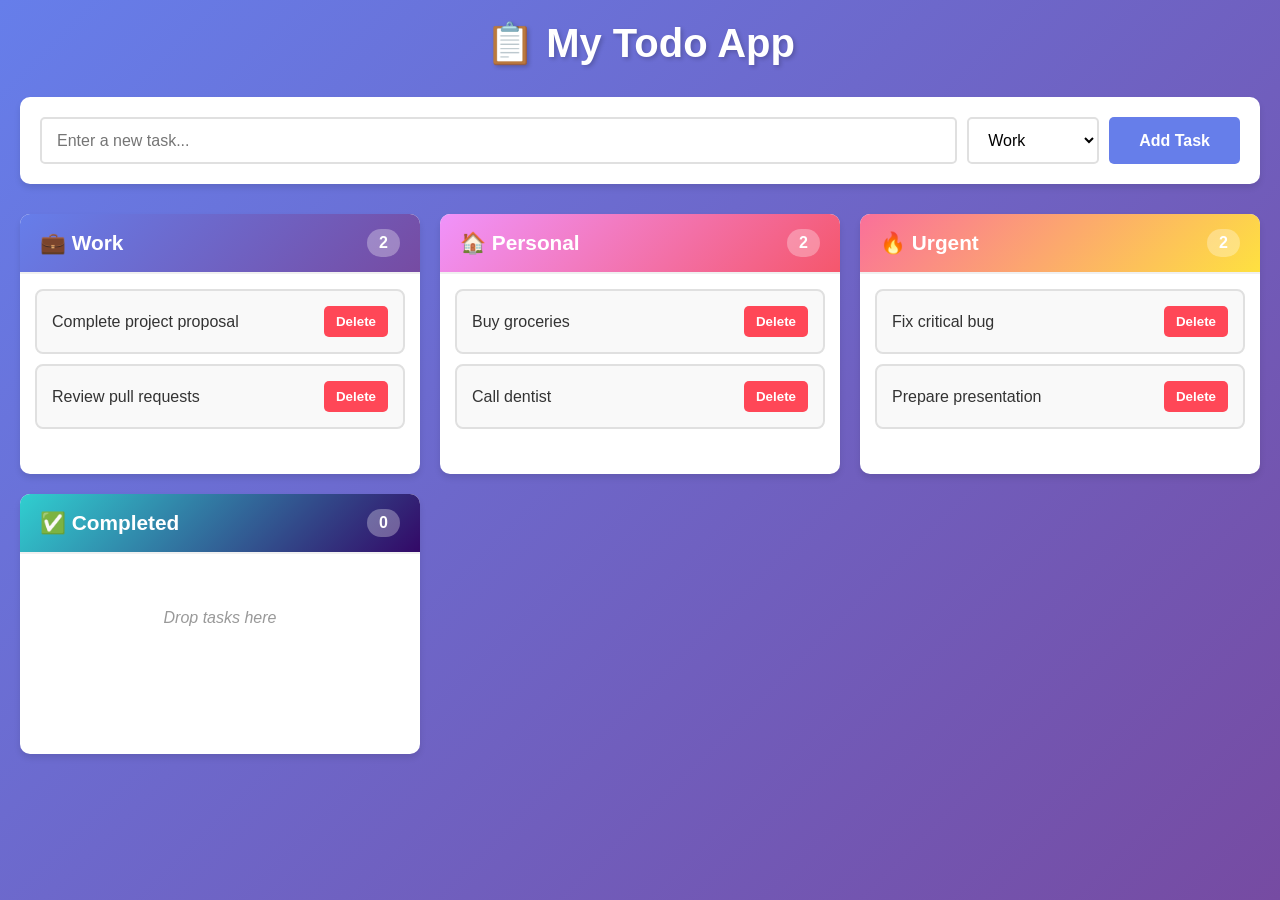
==== index.html @ 6e4778c8 "Add drag-and-drop todo app with work categories Create a modern todo application with the following " ====
<!DOCTYPE html>
<html lang="en">
<head>
    <meta charset="UTF-8">
    <meta name="viewport" content="width=device-width, initial-scale=1.0">
    <title>Todo App - Drag & Drop</title>
    <link rel="stylesheet" href="styles.css">
</head>
<body>
    <div class="container">
        <h1>📋 My Todo App</h1>

        <!-- Add New Task Section -->
        <div class="add-task-section">
            <input type="text" id="taskInput" placeholder="Enter a new task...">
            <select id="categorySelect">
                <option value="work">Work</option>
                <option value="personal">Personal</option>
                <option value="urgent">Urgent</option>
                <option value="completed">Completed</option>
            </select>
            <button id="addTaskBtn">Add Task</button>
        </div>

        <!-- Categories Grid -->
        <div class="categories-grid">
            <!-- Work Category -->
            <div class="category" data-category="work">
                <div class="category-header">
                    <h2>💼 Work</h2>
                    <span class="task-count">0</span>
                </div>
                <div class="task-list" id="work-list" data-category="work">
                    <!-- Tasks will be added here -->
                </div>
            </div>

            <!-- Personal Category -->
            <div class="category" data-category="personal">
                <div class="category-header">
                    <h2>🏠 Personal</h2>
                    <span class="task-count">0</span>
                </div>
                <div class="task-list" id="personal-list" data-category="personal">
                    <!-- Tasks will be added here -->
                </div>
            </div>

            <!-- Urgent Category -->
            <div class="category" data-category="urgent">
                <div class="category-header">
                    <h2>🔥 Urgent</h2>
                    <span class="task-count">0</span>
                </div>
                <div class="task-list" id="urgent-list" data-category="urgent">
                    <!-- Tasks will be added here -->
                </div>
            </div>

            <!-- Completed Category -->
            <div class="category" data-category="completed">
                <div class="category-header">
                    <h2>✅ Completed</h2>
                    <span class="task-count">0</span>
                </div>
                <div class="task-list" id="completed-list" data-category="completed">
                    <!-- Tasks will be added here -->
                </div>
            </div>
        </div>
    </div>

    <script src="app.js"></script>
</body>
</html>
---- styles.css ----
* {
    margin: 0;
    padding: 0;
    box-sizing: border-box;
}

body {
    font-family: 'Segoe UI', Tahoma, Geneva, Verdana, sans-serif;
    background: linear-gradient(135deg, #667eea 0%, #764ba2 100%);
    min-height: 100vh;
    padding: 20px;
}

.container {
    max-width: 1400px;
    margin: 0 auto;
}

h1 {
    text-align: center;
    color: white;
    margin-bottom: 30px;
    font-size: 2.5em;
    text-shadow: 2px 2px 4px rgba(0, 0, 0, 0.2);
}

/* Add Task Section */
.add-task-section {
    background: white;
    padding: 20px;
    border-radius: 10px;
    box-shadow: 0 4px 6px rgba(0, 0, 0, 0.1);
    display: flex;
    gap: 10px;
    margin-bottom: 30px;
}

#taskInput {
    flex: 1;
    padding: 12px 15px;
    border: 2px solid #e0e0e0;
    border-radius: 5px;
    font-size: 16px;
    transition: border-color 0.3s;
}

#taskInput:focus {
    outline: none;
    border-color: #667eea;
}

#categorySelect {
    padding: 12px 15px;
    border: 2px solid #e0e0e0;
    border-radius: 5px;
    font-size: 16px;
    cursor: pointer;
    background: white;
}

#addTaskBtn {
    padding: 12px 30px;
    background: #667eea;
    color: white;
    border: none;
    border-radius: 5px;
    font-size: 16px;
    font-weight: bold;
    cursor: pointer;
    transition: background 0.3s;
}

#addTaskBtn:hover {
    background: #5568d3;
}

/* Categories Grid */
.categories-grid {
    display: grid;
    grid-template-columns: repeat(auto-fit, minmax(300px, 1fr));
    gap: 20px;
}

.category {
    background: white;
    border-radius: 10px;
    box-shadow: 0 4px 6px rgba(0, 0, 0, 0.1);
    overflow: hidden;
}

.category-header {
    padding: 15px 20px;
    display: flex;
    justify-content: space-between;
    align-items: center;
    border-bottom: 2px solid #f0f0f0;
}

.category[data-category="work"] .category-header {
    background: linear-gradient(135deg, #667eea 0%, #764ba2 100%);
    color: white;
}

.category[data-category="personal"] .category-header {
    background: linear-gradient(135deg, #f093fb 0%, #f5576c 100%);
    color: white;
}

.category[data-category="urgent"] .category-header {
    background: linear-gradient(135deg, #fa709a 0%, #fee140 100%);
    color: white;
}

.category[data-category="completed"] .category-header {
    background: linear-gradient(135deg, #30cfd0 0%, #330867 100%);
    color: white;
}

.category-header h2 {
    font-size: 1.3em;
}

.task-count {
    background: rgba(255, 255, 255, 0.3);
    padding: 5px 12px;
    border-radius: 20px;
    font-weight: bold;
}

/* Task List */
.task-list {
    min-height: 200px;
    padding: 15px;
}

.task-list.drag-over {
    background: #f0f0f0;
}

/* Task Item */
.task-item {
    background: #f9f9f9;
    border: 2px solid #e0e0e0;
    border-radius: 8px;
    padding: 15px;
    margin-bottom: 10px;
    cursor: move;
    transition: all 0.3s;
    display: flex;
    justify-content: space-between;
    align-items: center;
}

.task-item:hover {
    transform: translateY(-2px);
    box-shadow: 0 4px 8px rgba(0, 0, 0, 0.1);
}

.task-item.dragging {
    opacity: 0.5;
    transform: rotate(5deg);
}

.task-content {
    flex: 1;
    font-size: 16px;
    color: #333;
}

.task-delete {
    background: #ff4757;
    color: white;
    border: none;
    border-radius: 5px;
    padding: 8px 12px;
    cursor: pointer;
    font-weight: bold;
    transition: background 0.3s;
}

.task-delete:hover {
    background: #ff3838;
}

/* Empty State */
.task-list:empty::after {
    content: 'Drop tasks here';
    display: block;
    text-align: center;
    color: #999;
    padding: 40px 20px;
    font-style: italic;
}

/* Responsive Design */
@media (max-width: 768px) {
    .categories-grid {
        grid-template-columns: 1fr;
    }

    .add-task-section {
        flex-direction: column;
    }

    h1 {
        font-size: 2em;
    }
}
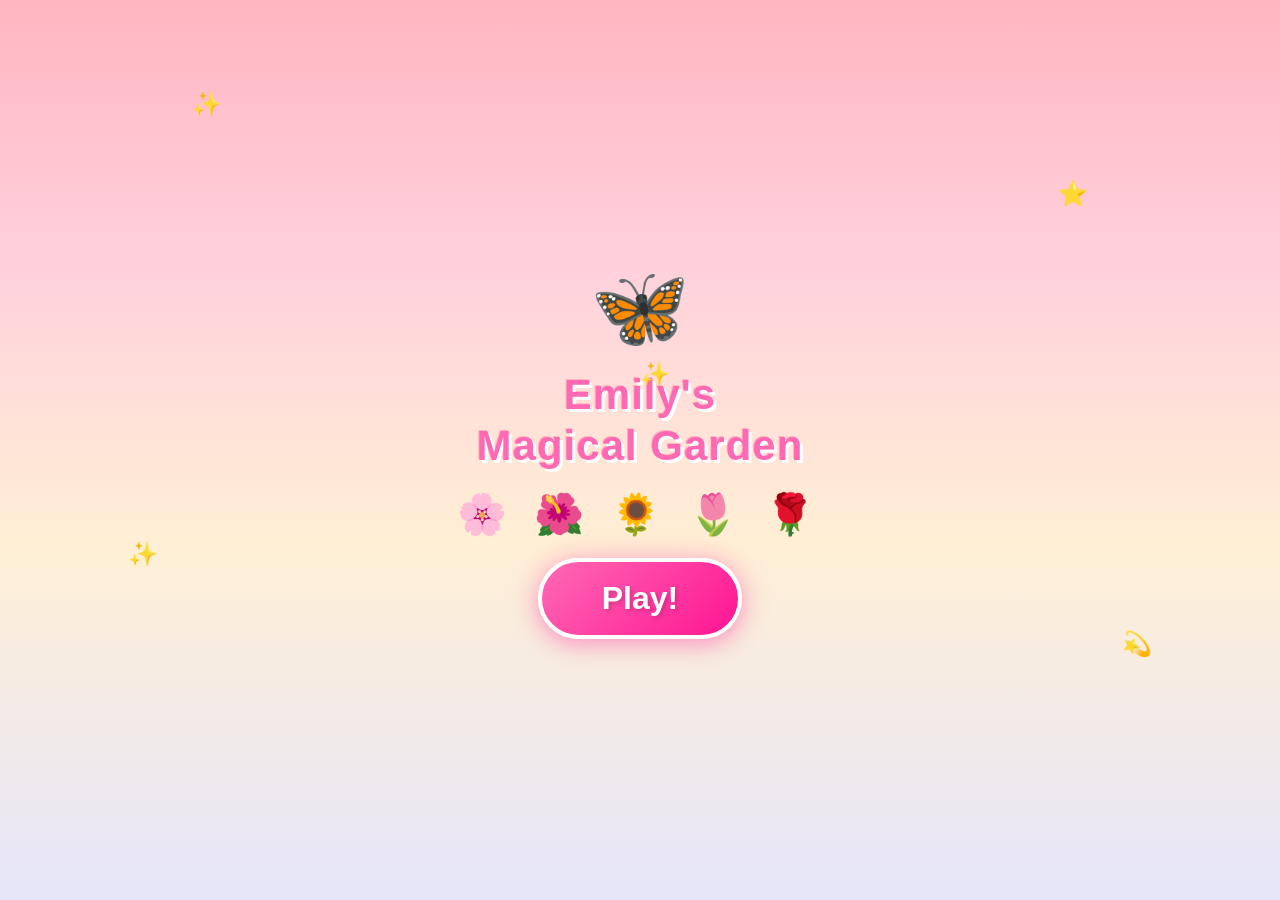
==== commit 837e94a3: "Add Emily's Magical Butterfly Garden - a mobile game for kids A colorful, touch-friendly HTML5 game " ====
--- a/index.html
+++ b/index.html
@@ -2,70 +2,101 @@
 <html lang="en">
 <head>
     <meta charset="UTF-8">
-    <meta name="viewport" content="width=device-width, initial-scale=1.0">
-    <title>Todo App - Drag & Drop</title>
+    <meta name="viewport" content="width=device-width, initial-scale=1.0, user-scalable=no">
+    <title>Emily's Magical Butterfly Garden</title>
     <link rel="stylesheet" href="styles.css">
 </head>
 <body>
-    <div class="container">
-        <h1>📋 My Todo App</h1>
+    <!-- Welcome Screen -->
+    <div id="welcome-screen" class="screen active">
+        <div class="welcome-content">
+            <div class="welcome-butterfly">🦋</div>
+            <h1 class="game-title">Emily's<br>Magical Garden</h1>
+            <div class="welcome-flowers">🌸 🌺 🌻 🌷 🌹</div>
+            <button id="play-btn" class="play-button">
+                <span class="play-text">Play!</span>
+            </button>
+            <div class="welcome-sparkles">
+                <span class="sparkle s1">✨</span>
+                <span class="sparkle s2">⭐</span>
+                <span class="sparkle s3">✨</span>
+                <span class="sparkle s4">💫</span>
+                <span class="sparkle s5">✨</span>
+            </div>
+        </div>
+    </div>
 
-        <!-- Add New Task Section -->
-        <div class="add-task-section">
-            <input type="text" id="taskInput" placeholder="Enter a new task...">
-            <select id="categorySelect">
-                <option value="work">Work</option>
-                <option value="personal">Personal</option>
-                <option value="urgent">Urgent</option>
-                <option value="completed">Completed</option>
-            </select>
-            <button id="addTaskBtn">Add Task</button>
+    <!-- Game Screen -->
+    <div id="game-screen" class="screen">
+        <!-- Header -->
+        <div class="game-header">
+            <div class="star-counter">
+                <span class="star-icon">⭐</span>
+                <span id="star-count">0</span>
+            </div>
+            <div class="level-display">
+                <span id="level-text">Garden 1</span>
+            </div>
+            <div class="butterfly-counter">
+                <span class="butterfly-icon">🦋</span>
+                <span id="butterfly-count">0</span>
+            </div>
         </div>
 
-        <!-- Categories Grid -->
-        <div class="categories-grid">
-            <!-- Work Category -->
-            <div class="category" data-category="work">
-                <div class="category-header">
-                    <h2>💼 Work</h2>
-                    <span class="task-count">0</span>
+        <!-- Tool Selector -->
+        <div class="tool-bar">
+            <button class="tool-btn active" data-tool="plant" id="tool-plant">
+                <span class="tool-emoji">🌱</span>
+                <span class="tool-label">Plant</span>
+            </button>
+            <button class="tool-btn" data-tool="water" id="tool-water">
+                <span class="tool-emoji">💧</span>
+                <span class="tool-label">Water</span>
+            </button>
+            <button class="tool-btn" data-tool="magic" id="tool-magic">
+                <span class="tool-emoji">🪄</span>
+                <span class="tool-label">Magic</span>
+                <span class="magic-count" id="magic-count">3</span>
+            </button>
+        </div>
+
+        <!-- Garden Grid -->
+        <div class="garden-area">
+            <div class="garden-grid" id="garden-grid">
+                <!-- 9 garden plots generated by JS -->
+            </div>
+        </div>
+
+        <!-- Butterfly Area (overlay) -->
+        <div class="butterfly-area" id="butterfly-area">
+            <!-- Butterflies spawn here -->
+        </div>
+
+        <!-- Particle Area (overlay) -->
+        <div class="particle-area" id="particle-area"></div>
+
+        <!-- Celebration Overlay -->
+        <div class="celebration-overlay" id="celebration">
+            <div class="celebration-content">
+                <div class="celebration-emoji">🎉</div>
+                <h2>Beautiful Garden!</h2>
+                <p>You grew all the flowers!</p>
+                <div class="celebration-stars">⭐ +10 Stars! ⭐</div>
+                <button class="next-garden-btn" id="next-garden-btn">Next Garden! 🌈</button>
+            </div>
+        </div>
+
+        <!-- Footer with Emily's character -->
+        <div class="game-footer">
+            <div class="emily-character">
+                <span class="emily-emoji" id="emily">👧</span>
+                <span class="emily-name">Emily</span>
+            </div>
+            <div class="garden-progress">
+                <div class="progress-bar">
+                    <div class="progress-fill" id="progress-fill"></div>
                 </div>
-                <div class="task-list" id="work-list" data-category="work">
-                    <!-- Tasks will be added here -->
-                </div>
-            </div>
-
-            <!-- Personal Category -->
-            <div class="category" data-category="personal">
-                <div class="category-header">
-                    <h2>🏠 Personal</h2>
-                    <span class="task-count">0</span>
-                </div>
-                <div class="task-list" id="personal-list" data-category="personal">
-                    <!-- Tasks will be added here -->
-                </div>
-            </div>
-
-            <!-- Urgent Category -->
-            <div class="category" data-category="urgent">
-                <div class="category-header">
-                    <h2>🔥 Urgent</h2>
-                    <span class="task-count">0</span>
-                </div>
-                <div class="task-list" id="urgent-list" data-category="urgent">
-                    <!-- Tasks will be added here -->
-                </div>
-            </div>
-
-            <!-- Completed Category -->
-            <div class="category" data-category="completed">
-                <div class="category-header">
-                    <h2>✅ Completed</h2>
-                    <span class="task-count">0</span>
-                </div>
-                <div class="task-list" id="completed-list" data-category="completed">
-                    <!-- Tasks will be added here -->
-                </div>
+                <span class="progress-text" id="progress-text">0/9 flowers</span>
             </div>
         </div>
     </div>
--- a/styles.css
+++ b/styles.css
@@ -2,207 +2,670 @@
     margin: 0;
     padding: 0;
     box-sizing: border-box;
+    -webkit-tap-highlight-color: transparent;
+    user-select: none;
+    -webkit-user-select: none;
+}
+
+html, body {
+    width: 100%;
+    height: 100%;
+    overflow: hidden;
+    font-family: 'Segoe UI', 'Comic Sans MS', 'Arial Rounded MT Bold', sans-serif;
 }
 
 body {
-    font-family: 'Segoe UI', Tahoma, Geneva, Verdana, sans-serif;
-    background: linear-gradient(135deg, #667eea 0%, #764ba2 100%);
-    min-height: 100vh;
-    padding: 20px;
-}
-
-.container {
-    max-width: 1400px;
-    margin: 0 auto;
-}
-
-h1 {
+    background: linear-gradient(180deg, #87CEEB 0%, #98E4FF 30%, #B8F0D8 60%, #7BC67E 100%);
+}
+
+.screen {
+    position: fixed;
+    top: 0;
+    left: 0;
+    width: 100%;
+    height: 100%;
+    display: none;
+    flex-direction: column;
+}
+
+.screen.active {
+    display: flex;
+}
+
+/* ===================== WELCOME SCREEN ===================== */
+
+#welcome-screen {
+    background: linear-gradient(180deg, #FFB6C1 0%, #FFD1DC 30%, #FFEFD5 60%, #E6E6FA 100%);
+    justify-content: center;
+    align-items: center;
+}
+
+.welcome-content {
     text-align: center;
+    animation: fadeInUp 1s ease-out;
+}
+
+.welcome-butterfly {
+    font-size: 80px;
+    animation: floatButterfly 3s ease-in-out infinite;
+}
+
+.game-title {
+    font-size: 42px;
+    color: #FF69B4;
+    text-shadow: 3px 3px 0 #FFF, -1px -1px 0 #FFB6C1;
+    margin: 15px 0;
+    line-height: 1.2;
+    letter-spacing: 1px;
+}
+
+.welcome-flowers {
+    font-size: 40px;
+    margin: 20px 0;
+    animation: pulse 2s ease-in-out infinite;
+    letter-spacing: 8px;
+}
+
+.play-button {
+    background: linear-gradient(135deg, #FF69B4, #FF1493);
+    border: 4px solid #FFF;
+    border-radius: 50px;
+    padding: 18px 60px;
+    cursor: pointer;
+    box-shadow: 0 6px 20px rgba(255, 105, 180, 0.5), 0 0 30px rgba(255, 105, 180, 0.3);
+    transition: transform 0.2s, box-shadow 0.2s;
+    animation: bounceIn 1s ease-out 0.5s both;
+}
+
+.play-button:active {
+    transform: scale(0.95);
+}
+
+.play-text {
+    font-size: 32px;
     color: white;
-    margin-bottom: 30px;
-    font-size: 2.5em;
+    font-weight: bold;
     text-shadow: 2px 2px 4px rgba(0, 0, 0, 0.2);
 }
 
-/* Add Task Section */
-.add-task-section {
-    background: white;
-    padding: 20px;
+.welcome-sparkles {
+    position: absolute;
+    width: 100%;
+    height: 100%;
+    top: 0;
+    left: 0;
+    pointer-events: none;
+}
+
+.sparkle {
+    position: absolute;
+    font-size: 24px;
+    animation: twinkle 2s ease-in-out infinite;
+}
+.s1 { top: 10%; left: 15%; animation-delay: 0s; }
+.s2 { top: 20%; right: 15%; animation-delay: 0.4s; }
+.s3 { top: 60%; left: 10%; animation-delay: 0.8s; }
+.s4 { top: 70%; right: 10%; animation-delay: 1.2s; }
+.s5 { top: 40%; left: 50%; animation-delay: 1.6s; }
+
+/* ===================== GAME SCREEN ===================== */
+
+#game-screen {
+    background: linear-gradient(180deg, #87CEEB 0%, #98E4FF 25%, #C8F7C5 55%, #7BC67E 75%, #5DA85D 100%);
+}
+
+/* Header */
+.game-header {
+    display: flex;
+    justify-content: space-between;
+    align-items: center;
+    padding: 12px 16px;
+    background: rgba(255, 255, 255, 0.25);
+    backdrop-filter: blur(8px);
+    -webkit-backdrop-filter: blur(8px);
+    z-index: 10;
+}
+
+.star-counter, .butterfly-counter {
+    display: flex;
+    align-items: center;
+    gap: 6px;
+    background: rgba(255, 255, 255, 0.6);
+    padding: 6px 14px;
+    border-radius: 20px;
+    font-size: 20px;
+    font-weight: bold;
+    color: #333;
+    box-shadow: 0 2px 8px rgba(0, 0, 0, 0.1);
+}
+
+.star-icon, .butterfly-icon {
+    font-size: 24px;
+}
+
+.level-display {
+    font-size: 18px;
+    font-weight: bold;
+    color: #FFF;
+    text-shadow: 1px 1px 3px rgba(0, 0, 0, 0.3);
+    background: linear-gradient(135deg, #FF69B4, #BA55D3);
+    padding: 6px 16px;
+    border-radius: 20px;
+}
+
+/* Tool Bar */
+.tool-bar {
+    display: flex;
+    justify-content: center;
+    gap: 12px;
+    padding: 10px 16px;
+    z-index: 10;
+}
+
+.tool-btn {
+    display: flex;
+    flex-direction: column;
+    align-items: center;
+    gap: 2px;
+    background: rgba(255, 255, 255, 0.7);
+    border: 3px solid transparent;
+    border-radius: 16px;
+    padding: 8px 20px;
+    cursor: pointer;
+    transition: all 0.2s;
+    position: relative;
+    box-shadow: 0 2px 8px rgba(0, 0, 0, 0.1);
+}
+
+.tool-btn.active {
+    background: rgba(255, 255, 255, 0.95);
+    border-color: #FF69B4;
+    box-shadow: 0 4px 15px rgba(255, 105, 180, 0.4);
+    transform: scale(1.05);
+}
+
+.tool-btn:active {
+    transform: scale(0.95);
+}
+
+.tool-emoji {
+    font-size: 28px;
+}
+
+.tool-label {
+    font-size: 12px;
+    font-weight: bold;
+    color: #666;
+}
+
+.tool-btn.active .tool-label {
+    color: #FF69B4;
+}
+
+.magic-count {
+    position: absolute;
+    top: -6px;
+    right: -6px;
+    background: #FF1493;
+    color: white;
+    width: 22px;
+    height: 22px;
+    border-radius: 50%;
+    display: flex;
+    align-items: center;
+    justify-content: center;
+    font-size: 12px;
+    font-weight: bold;
+    border: 2px solid white;
+}
+
+/* Garden Area */
+.garden-area {
+    flex: 1;
+    display: flex;
+    align-items: center;
+    justify-content: center;
+    padding: 10px;
+    z-index: 5;
+}
+
+.garden-grid {
+    display: grid;
+    grid-template-columns: repeat(3, 1fr);
+    gap: 10px;
+    max-width: 360px;
+    width: 100%;
+    aspect-ratio: 1;
+}
+
+.garden-plot {
+    background: radial-gradient(ellipse at center, #8B6914 0%, #6B4E12 60%, #5A3E10 100%);
+    border-radius: 18px;
+    display: flex;
+    align-items: center;
+    justify-content: center;
+    cursor: pointer;
+    position: relative;
+    border: 3px solid #5A3E10;
+    box-shadow: inset 0 4px 8px rgba(0, 0, 0, 0.2), 0 3px 6px rgba(0, 0, 0, 0.15);
+    transition: transform 0.2s, box-shadow 0.2s;
+    overflow: visible;
+}
+
+.garden-plot:active {
+    transform: scale(0.95);
+}
+
+.garden-plot.planted {
+    background: radial-gradient(ellipse at center, #9B7424 0%, #7B5E18 60%, #6A4E14 100%);
+}
+
+.garden-plot.bloomed {
+    background: radial-gradient(ellipse at center, #A08030 0%, #8B6B20 60%, #7A5B18 100%);
+    box-shadow: inset 0 4px 8px rgba(0, 0, 0, 0.15), 0 3px 10px rgba(255, 105, 180, 0.3);
+}
+
+.plot-content {
+    font-size: 48px;
+    transition: transform 0.3s;
+    position: relative;
+    z-index: 2;
+}
+
+.plot-content.bounce {
+    animation: plantBounce 0.5s ease-out;
+}
+
+.plot-content.grow {
+    animation: growFlower 0.6s ease-out;
+}
+
+.plot-content.bloom {
+    animation: bloomFlower 0.8s ease-out;
+}
+
+.plot-content.magic-grow {
+    animation: magicGrow 1s ease-out;
+}
+
+.plot-sparkle {
+    position: absolute;
+    pointer-events: none;
+    z-index: 3;
+}
+
+.water-drop {
+    position: absolute;
+    font-size: 20px;
+    animation: waterDrop 0.6s ease-out forwards;
+    pointer-events: none;
+    z-index: 4;
+}
+
+/* Butterfly Area */
+.butterfly-area {
+    position: fixed;
+    top: 0;
+    left: 0;
+    width: 100%;
+    height: 100%;
+    pointer-events: none;
+    z-index: 15;
+}
+
+.flying-butterfly {
+    position: absolute;
+    font-size: 36px;
+    pointer-events: auto;
+    cursor: pointer;
+    animation: butterflyFloat 4s ease-in-out infinite;
+    transition: transform 0.1s;
+    filter: drop-shadow(0 2px 4px rgba(0, 0, 0, 0.2));
+}
+
+.flying-butterfly:active {
+    transform: scale(1.3);
+}
+
+.flying-butterfly.caught {
+    animation: butterflyCaught 0.5s ease-out forwards;
+    pointer-events: none;
+}
+
+/* Particle Area */
+.particle-area {
+    position: fixed;
+    top: 0;
+    left: 0;
+    width: 100%;
+    height: 100%;
+    pointer-events: none;
+    z-index: 20;
+}
+
+.particle {
+    position: absolute;
+    pointer-events: none;
+    animation: particleFly 1s ease-out forwards;
+}
+
+.star-particle {
+    font-size: 20px;
+    animation: starCollect 0.8s ease-out forwards;
+}
+
+/* Celebration */
+.celebration-overlay {
+    position: fixed;
+    top: 0;
+    left: 0;
+    width: 100%;
+    height: 100%;
+    background: rgba(0, 0, 0, 0.5);
+    display: none;
+    align-items: center;
+    justify-content: center;
+    z-index: 100;
+}
+
+.celebration-overlay.active {
+    display: flex;
+}
+
+.celebration-content {
+    background: linear-gradient(135deg, #FFF0F5, #FFE4F0, #F0F0FF);
+    border-radius: 30px;
+    padding: 30px 40px;
+    text-align: center;
+    animation: celebrationPop 0.5s ease-out;
+    box-shadow: 0 10px 40px rgba(255, 105, 180, 0.4);
+    border: 4px solid #FF69B4;
+    max-width: 320px;
+}
+
+.celebration-emoji {
+    font-size: 70px;
+    animation: celebrationBounce 1s ease-in-out infinite;
+}
+
+.celebration-content h2 {
+    font-size: 28px;
+    color: #FF69B4;
+    margin: 10px 0;
+}
+
+.celebration-content p {
+    font-size: 18px;
+    color: #666;
+    margin-bottom: 10px;
+}
+
+.celebration-stars {
+    font-size: 22px;
+    color: #FFD700;
+    font-weight: bold;
+    margin: 15px 0;
+    animation: pulse 1s ease-in-out infinite;
+}
+
+.next-garden-btn {
+    background: linear-gradient(135deg, #FF69B4, #FF1493);
+    color: white;
+    border: 3px solid white;
+    border-radius: 25px;
+    padding: 14px 35px;
+    font-size: 20px;
+    font-weight: bold;
+    cursor: pointer;
+    box-shadow: 0 4px 15px rgba(255, 105, 180, 0.5);
+    transition: transform 0.2s;
+}
+
+.next-garden-btn:active {
+    transform: scale(0.95);
+}
+
+/* Footer */
+.game-footer {
+    display: flex;
+    align-items: center;
+    gap: 12px;
+    padding: 10px 16px 20px;
+    background: rgba(255, 255, 255, 0.2);
+    z-index: 10;
+}
+
+.emily-character {
+    display: flex;
+    flex-direction: column;
+    align-items: center;
+}
+
+.emily-emoji {
+    font-size: 36px;
+    animation: emilyBounce 2s ease-in-out infinite;
+}
+
+.emily-name {
+    font-size: 12px;
+    font-weight: bold;
+    color: #FF69B4;
+    text-shadow: 1px 1px 0 white;
+}
+
+.garden-progress {
+    flex: 1;
+    display: flex;
+    flex-direction: column;
+    gap: 4px;
+}
+
+.progress-bar {
+    height: 16px;
+    background: rgba(255, 255, 255, 0.5);
     border-radius: 10px;
-    box-shadow: 0 4px 6px rgba(0, 0, 0, 0.1);
-    display: flex;
-    gap: 10px;
-    margin-bottom: 30px;
-}
-
-#taskInput {
-    flex: 1;
-    padding: 12px 15px;
-    border: 2px solid #e0e0e0;
-    border-radius: 5px;
-    font-size: 16px;
-    transition: border-color 0.3s;
-}
-
-#taskInput:focus {
-    outline: none;
-    border-color: #667eea;
-}
-
-#categorySelect {
-    padding: 12px 15px;
-    border: 2px solid #e0e0e0;
-    border-radius: 5px;
-    font-size: 16px;
-    cursor: pointer;
-    background: white;
-}
-
-#addTaskBtn {
-    padding: 12px 30px;
-    background: #667eea;
-    color: white;
-    border: none;
-    border-radius: 5px;
-    font-size: 16px;
-    font-weight: bold;
-    cursor: pointer;
-    transition: background 0.3s;
-}
-
-#addTaskBtn:hover {
-    background: #5568d3;
-}
-
-/* Categories Grid */
-.categories-grid {
-    display: grid;
-    grid-template-columns: repeat(auto-fit, minmax(300px, 1fr));
-    gap: 20px;
-}
-
-.category {
-    background: white;
-    border-radius: 10px;
-    box-shadow: 0 4px 6px rgba(0, 0, 0, 0.1);
     overflow: hidden;
-}
-
-.category-header {
-    padding: 15px 20px;
-    display: flex;
-    justify-content: space-between;
-    align-items: center;
-    border-bottom: 2px solid #f0f0f0;
-}
-
-.category[data-category="work"] .category-header {
-    background: linear-gradient(135deg, #667eea 0%, #764ba2 100%);
-    color: white;
-}
-
-.category[data-category="personal"] .category-header {
-    background: linear-gradient(135deg, #f093fb 0%, #f5576c 100%);
-    color: white;
-}
-
-.category[data-category="urgent"] .category-header {
-    background: linear-gradient(135deg, #fa709a 0%, #fee140 100%);
-    color: white;
-}
-
-.category[data-category="completed"] .category-header {
-    background: linear-gradient(135deg, #30cfd0 0%, #330867 100%);
-    color: white;
-}
-
-.category-header h2 {
-    font-size: 1.3em;
-}
-
-.task-count {
-    background: rgba(255, 255, 255, 0.3);
-    padding: 5px 12px;
-    border-radius: 20px;
-    font-weight: bold;
-}
-
-/* Task List */
-.task-list {
-    min-height: 200px;
-    padding: 15px;
-}
-
-.task-list.drag-over {
-    background: #f0f0f0;
-}
-
-/* Task Item */
-.task-item {
-    background: #f9f9f9;
-    border: 2px solid #e0e0e0;
+    border: 2px solid rgba(255, 255, 255, 0.8);
+}
+
+.progress-fill {
+    height: 100%;
+    background: linear-gradient(90deg, #FF69B4, #FF1493, #BA55D3);
     border-radius: 8px;
-    padding: 15px;
-    margin-bottom: 10px;
-    cursor: move;
-    transition: all 0.3s;
-    display: flex;
-    justify-content: space-between;
-    align-items: center;
-}
-
-.task-item:hover {
-    transform: translateY(-2px);
-    box-shadow: 0 4px 8px rgba(0, 0, 0, 0.1);
-}
-
-.task-item.dragging {
-    opacity: 0.5;
-    transform: rotate(5deg);
-}
-
-.task-content {
-    flex: 1;
-    font-size: 16px;
-    color: #333;
-}
-
-.task-delete {
-    background: #ff4757;
-    color: white;
-    border: none;
-    border-radius: 5px;
-    padding: 8px 12px;
-    cursor: pointer;
-    font-weight: bold;
-    transition: background 0.3s;
-}
-
-.task-delete:hover {
-    background: #ff3838;
-}
-
-/* Empty State */
-.task-list:empty::after {
-    content: 'Drop tasks here';
-    display: block;
+    width: 0%;
+    transition: width 0.5s ease-out;
+}
+
+.progress-text {
+    font-size: 13px;
+    color: #555;
+    font-weight: bold;
     text-align: center;
-    color: #999;
-    padding: 40px 20px;
-    font-style: italic;
-}
-
-/* Responsive Design */
-@media (max-width: 768px) {
-    .categories-grid {
-        grid-template-columns: 1fr;
+}
+
+/* Cloud decorations */
+.cloud {
+    position: fixed;
+    font-size: 40px;
+    opacity: 0.6;
+    z-index: 1;
+    animation: cloudDrift 20s linear infinite;
+    pointer-events: none;
+}
+
+.cloud:nth-child(1) { top: 5%; animation-duration: 25s; font-size: 50px; }
+.cloud:nth-child(2) { top: 12%; animation-duration: 30s; animation-delay: -10s; }
+.cloud:nth-child(3) { top: 8%; animation-duration: 22s; animation-delay: -5s; font-size: 35px; }
+
+/* Sun */
+.sun {
+    position: fixed;
+    top: 3%;
+    right: 5%;
+    font-size: 50px;
+    z-index: 1;
+    animation: sunPulse 4s ease-in-out infinite;
+    pointer-events: none;
+}
+
+/* ===================== ANIMATIONS ===================== */
+
+@keyframes fadeInUp {
+    from { opacity: 0; transform: translateY(30px); }
+    to { opacity: 1; transform: translateY(0); }
+}
+
+@keyframes floatButterfly {
+    0%, 100% { transform: translateY(0) rotate(-5deg); }
+    50% { transform: translateY(-20px) rotate(5deg); }
+}
+
+@keyframes pulse {
+    0%, 100% { transform: scale(1); }
+    50% { transform: scale(1.05); }
+}
+
+@keyframes bounceIn {
+    0% { opacity: 0; transform: scale(0.3); }
+    50% { transform: scale(1.1); }
+    70% { transform: scale(0.95); }
+    100% { opacity: 1; transform: scale(1); }
+}
+
+@keyframes twinkle {
+    0%, 100% { opacity: 0.3; transform: scale(0.8) rotate(0deg); }
+    50% { opacity: 1; transform: scale(1.2) rotate(180deg); }
+}
+
+@keyframes plantBounce {
+    0% { transform: scale(0); }
+    50% { transform: scale(1.3); }
+    70% { transform: scale(0.9); }
+    100% { transform: scale(1); }
+}
+
+@keyframes growFlower {
+    0% { transform: scale(0.8) translateY(5px); }
+    50% { transform: scale(1.2) translateY(-5px); }
+    100% { transform: scale(1) translateY(0); }
+}
+
+@keyframes bloomFlower {
+    0% { transform: scale(0.8) rotate(-10deg); }
+    30% { transform: scale(1.3) rotate(10deg); }
+    60% { transform: scale(0.95) rotate(-5deg); }
+    100% { transform: scale(1) rotate(0deg); }
+}
+
+@keyframes magicGrow {
+    0% { transform: scale(0.5) rotate(-20deg); filter: hue-rotate(0deg); }
+    25% { filter: hue-rotate(90deg); }
+    50% { transform: scale(1.4) rotate(10deg); filter: hue-rotate(180deg); }
+    75% { filter: hue-rotate(270deg); }
+    100% { transform: scale(1) rotate(0deg); filter: hue-rotate(360deg); }
+}
+
+@keyframes waterDrop {
+    0% { opacity: 1; transform: translateY(0) scale(1); }
+    100% { opacity: 0; transform: translateY(30px) scale(0.5); }
+}
+
+@keyframes butterflyFloat {
+    0% { transform: translateY(0) rotate(-3deg) scaleX(1); }
+    25% { transform: translateY(-15px) rotate(3deg) scaleX(-1); }
+    50% { transform: translateY(-5px) rotate(-3deg) scaleX(1); }
+    75% { transform: translateY(-20px) rotate(3deg) scaleX(-1); }
+    100% { transform: translateY(0) rotate(-3deg) scaleX(1); }
+}
+
+@keyframes butterflyCaught {
+    0% { transform: scale(1); opacity: 1; }
+    50% { transform: scale(1.5) rotate(20deg); opacity: 0.8; }
+    100% { transform: scale(0) rotate(60deg) translateY(-60px); opacity: 0; }
+}
+
+@keyframes particleFly {
+    0% { opacity: 1; transform: translate(0, 0) scale(1); }
+    100% { opacity: 0; transform: translate(var(--dx), var(--dy)) scale(0.3); }
+}
+
+@keyframes starCollect {
+    0% { opacity: 1; transform: translate(0, 0) scale(1); }
+    100% { opacity: 0; transform: translateY(-80px) scale(1.5); }
+}
+
+@keyframes celebrationPop {
+    0% { transform: scale(0); opacity: 0; }
+    60% { transform: scale(1.1); }
+    100% { transform: scale(1); opacity: 1; }
+}
+
+@keyframes celebrationBounce {
+    0%, 100% { transform: translateY(0) rotate(0deg); }
+    25% { transform: translateY(-15px) rotate(-10deg); }
+    75% { transform: translateY(-10px) rotate(10deg); }
+}
+
+@keyframes emilyBounce {
+    0%, 100% { transform: translateY(0); }
+    50% { transform: translateY(-5px); }
+}
+
+@keyframes cloudDrift {
+    0% { transform: translateX(-150px); }
+    100% { transform: translateX(calc(100vw + 150px)); }
+}
+
+@keyframes sunPulse {
+    0%, 100% { transform: scale(1) rotate(0deg); }
+    50% { transform: scale(1.1) rotate(10deg); }
+}
+
+@keyframes rainbowShift {
+    0% { filter: hue-rotate(0deg); }
+    100% { filter: hue-rotate(360deg); }
+}
+
+@keyframes confettiFall {
+    0% { transform: translateY(-20px) rotate(0deg); opacity: 1; }
+    100% { transform: translateY(100vh) rotate(720deg); opacity: 0; }
+}
+
+/* Score popup animation */
+.score-popup {
+    position: absolute;
+    font-size: 24px;
+    font-weight: bold;
+    color: #FFD700;
+    text-shadow: 1px 1px 2px rgba(0, 0, 0, 0.3);
+    pointer-events: none;
+    animation: scoreFloat 1s ease-out forwards;
+    z-index: 25;
+}
+
+@keyframes scoreFloat {
+    0% { opacity: 1; transform: translateY(0) scale(1); }
+    100% { opacity: 0; transform: translateY(-60px) scale(1.3); }
+}
+
+/* Responsive adjustments */
+@media (max-height: 600px) {
+    .garden-grid {
+        max-width: 280px;
     }
-
-    .add-task-section {
-        flex-direction: column;
+    .plot-content {
+        font-size: 36px;
     }
-
-    h1 {
-        font-size: 2em;
+    .game-title {
+        font-size: 32px;
     }
 }
+
+@media (min-width: 500px) {
+    .garden-grid {
+        max-width: 400px;
+    }
+    .plot-content {
+        font-size: 56px;
+    }
+}
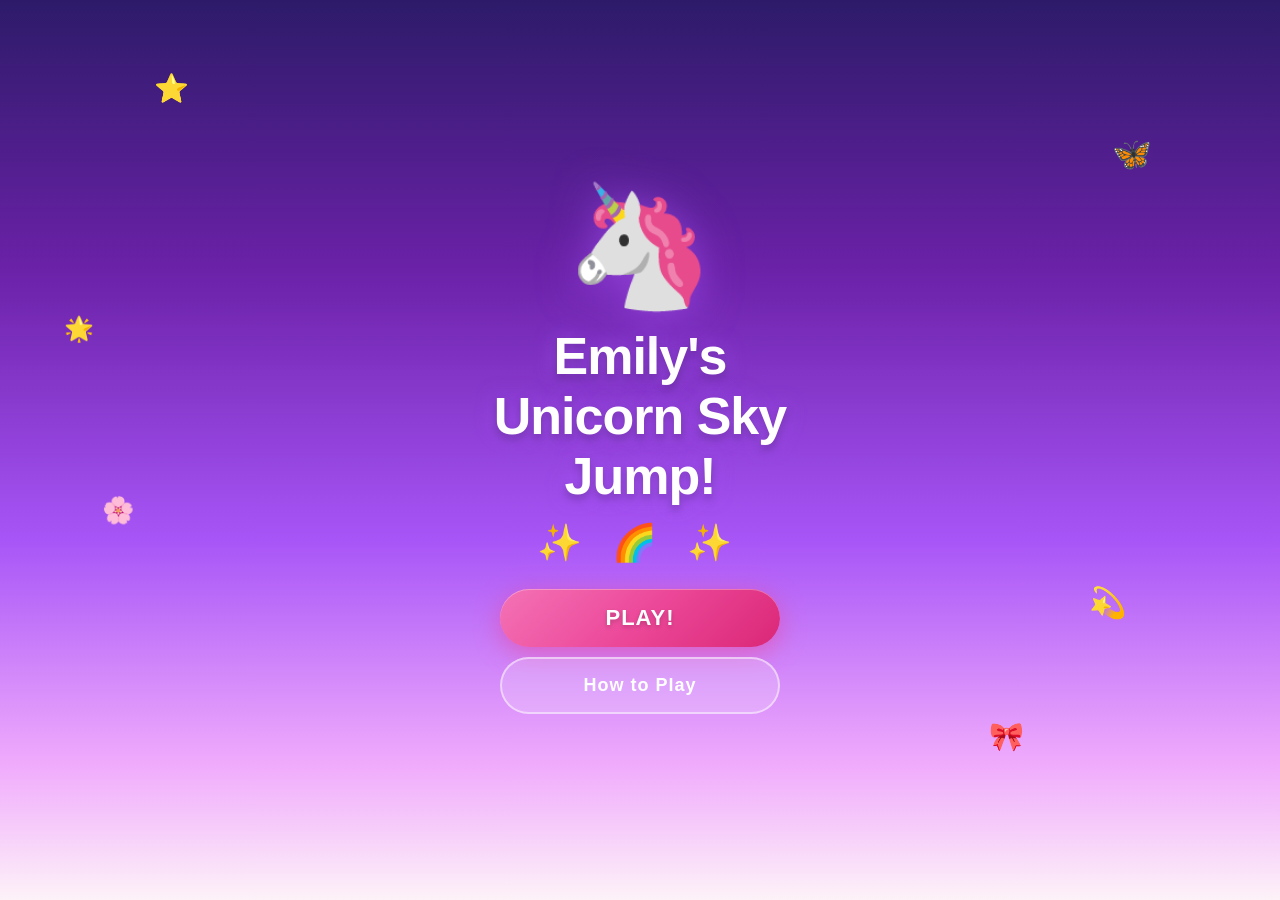
==== commit 7afac519: "Replace garden game with Emily's Unicorn Sky Jump platformer An exciting endless runner/platformer f" ====
--- a/index.html
+++ b/index.html
@@ -2,102 +2,114 @@
 <html lang="en">
 <head>
     <meta charset="UTF-8">
-    <meta name="viewport" content="width=device-width, initial-scale=1.0, user-scalable=no">
-    <title>Emily's Magical Butterfly Garden</title>
+    <meta name="viewport" content="width=device-width, initial-scale=1.0, user-scalable=no, maximum-scale=1.0">
+    <title>Emily's Unicorn Sky Jump!</title>
     <link rel="stylesheet" href="styles.css">
+    <link rel="apple-touch-icon" href="data:,">
 </head>
 <body>
-    <!-- Welcome Screen -->
-    <div id="welcome-screen" class="screen active">
-        <div class="welcome-content">
-            <div class="welcome-butterfly">🦋</div>
-            <h1 class="game-title">Emily's<br>Magical Garden</h1>
-            <div class="welcome-flowers">🌸 🌺 🌻 🌷 🌹</div>
-            <button id="play-btn" class="play-button">
-                <span class="play-text">Play!</span>
-            </button>
-            <div class="welcome-sparkles">
-                <span class="sparkle s1">✨</span>
-                <span class="sparkle s2">⭐</span>
-                <span class="sparkle s3">✨</span>
-                <span class="sparkle s4">💫</span>
-                <span class="sparkle s5">✨</span>
-            </div>
+    <!-- WELCOME SCREEN -->
+    <div id="screen-welcome" class="screen active">
+        <div class="screen-content welcome-content">
+            <div class="title-character">🦄</div>
+            <h1 class="main-title">Emily's<br>Unicorn Sky Jump!</h1>
+            <div class="title-stars">✨ 🌈 ✨</div>
+            <button class="btn btn-play" id="btn-play">PLAY!</button>
+            <button class="btn btn-how" id="btn-how">How to Play</button>
+        </div>
+        <div class="bg-decor">
+            <span class="float-emoji f1">⭐</span>
+            <span class="float-emoji f2">🦋</span>
+            <span class="float-emoji f3">🌸</span>
+            <span class="float-emoji f4">💫</span>
+            <span class="float-emoji f5">🌟</span>
+            <span class="float-emoji f6">🎀</span>
         </div>
     </div>
 
-    <!-- Game Screen -->
-    <div id="game-screen" class="screen">
-        <!-- Header -->
-        <div class="game-header">
-            <div class="star-counter">
-                <span class="star-icon">⭐</span>
-                <span id="star-count">0</span>
+    <!-- HOW TO PLAY SCREEN -->
+    <div id="screen-howto" class="screen">
+        <div class="screen-content howto-content">
+            <h2 class="howto-title">How to Play</h2>
+            <div class="howto-steps">
+                <div class="howto-step">
+                    <div class="step-icon">👆</div>
+                    <div class="step-text"><strong>TAP</strong> anywhere to jump!</div>
+                </div>
+                <div class="howto-step">
+                    <div class="step-icon">👆👆</div>
+                    <div class="step-text"><strong>TAP AGAIN</strong> in the air for a double jump!</div>
+                </div>
+                <div class="howto-step">
+                    <div class="step-icon">⭐</div>
+                    <div class="step-text">Collect <strong>stars</strong> and <strong>gems</strong> for points!</div>
+                </div>
+                <div class="howto-step">
+                    <div class="step-icon">🌈</div>
+                    <div class="step-text">Grab <strong>rainbows</strong> for super speed!</div>
+                </div>
+                <div class="howto-step">
+                    <div class="step-icon">🦄</div>
+                    <div class="step-text">Collect <strong>wings</strong> to fly!</div>
+                </div>
+                <div class="howto-step">
+                    <div class="step-icon">💜</div>
+                    <div class="step-text">Don't fall off the platforms!</div>
+                </div>
             </div>
-            <div class="level-display">
-                <span id="level-text">Garden 1</span>
+            <button class="btn btn-play" id="btn-play2">Let's Go!</button>
+            <button class="btn btn-back" id="btn-back">Back</button>
+        </div>
+    </div>
+
+    <!-- GAME SCREEN -->
+    <div id="screen-game" class="screen">
+        <canvas id="game-canvas"></canvas>
+        <div class="game-hud">
+            <div class="hud-left">
+                <div class="hud-score">
+                    <span class="hud-icon">⭐</span>
+                    <span id="hud-score">0</span>
+                </div>
             </div>
-            <div class="butterfly-counter">
-                <span class="butterfly-icon">🦋</span>
-                <span id="butterfly-count">0</span>
+            <div class="hud-center">
+                <div class="hud-world" id="hud-world">Flower Meadow</div>
+            </div>
+            <div class="hud-right">
+                <div class="hud-best">
+                    <span class="hud-icon">🏆</span>
+                    <span id="hud-best">0</span>
+                </div>
             </div>
         </div>
+        <div class="power-indicator" id="power-indicator"></div>
+        <div id="combo-display" class="combo-display"></div>
+    </div>
 
-        <!-- Tool Selector -->
-        <div class="tool-bar">
-            <button class="tool-btn active" data-tool="plant" id="tool-plant">
-                <span class="tool-emoji">🌱</span>
-                <span class="tool-label">Plant</span>
-            </button>
-            <button class="tool-btn" data-tool="water" id="tool-water">
-                <span class="tool-emoji">💧</span>
-                <span class="tool-label">Water</span>
-            </button>
-            <button class="tool-btn" data-tool="magic" id="tool-magic">
-                <span class="tool-emoji">🪄</span>
-                <span class="tool-label">Magic</span>
-                <span class="magic-count" id="magic-count">3</span>
-            </button>
-        </div>
-
-        <!-- Garden Grid -->
-        <div class="garden-area">
-            <div class="garden-grid" id="garden-grid">
-                <!-- 9 garden plots generated by JS -->
+    <!-- GAME OVER SCREEN -->
+    <div id="screen-gameover" class="screen">
+        <div class="screen-content gameover-content">
+            <div class="gameover-emoji" id="gameover-emoji">🦄</div>
+            <h2 class="gameover-title">Great Job Emily!</h2>
+            <div class="gameover-stats">
+                <div class="stat-row">
+                    <span class="stat-label">⭐ Stars</span>
+                    <span class="stat-value" id="final-score">0</span>
+                </div>
+                <div class="stat-row">
+                    <span class="stat-label">🏆 Best</span>
+                    <span class="stat-value" id="final-best">0</span>
+                </div>
+                <div class="stat-row">
+                    <span class="stat-label">🌍 World</span>
+                    <span class="stat-value" id="final-world">1</span>
+                </div>
+                <div class="stat-row new-best" id="new-best-row" style="display:none">
+                    <span>🎉 NEW BEST! 🎉</span>
+                </div>
             </div>
-        </div>
-
-        <!-- Butterfly Area (overlay) -->
-        <div class="butterfly-area" id="butterfly-area">
-            <!-- Butterflies spawn here -->
-        </div>
-
-        <!-- Particle Area (overlay) -->
-        <div class="particle-area" id="particle-area"></div>
-
-        <!-- Celebration Overlay -->
-        <div class="celebration-overlay" id="celebration">
-            <div class="celebration-content">
-                <div class="celebration-emoji">🎉</div>
-                <h2>Beautiful Garden!</h2>
-                <p>You grew all the flowers!</p>
-                <div class="celebration-stars">⭐ +10 Stars! ⭐</div>
-                <button class="next-garden-btn" id="next-garden-btn">Next Garden! 🌈</button>
-            </div>
-        </div>
-
-        <!-- Footer with Emily's character -->
-        <div class="game-footer">
-            <div class="emily-character">
-                <span class="emily-emoji" id="emily">👧</span>
-                <span class="emily-name">Emily</span>
-            </div>
-            <div class="garden-progress">
-                <div class="progress-bar">
-                    <div class="progress-fill" id="progress-fill"></div>
-                </div>
-                <span class="progress-text" id="progress-text">0/9 flowers</span>
-            </div>
+            <button class="btn btn-play" id="btn-retry">Play Again!</button>
+            <button class="btn btn-back" id="btn-menu">Menu</button>
         </div>
     </div>
 
--- a/styles.css
+++ b/styles.css
@@ -11,661 +11,368 @@
     width: 100%;
     height: 100%;
     overflow: hidden;
-    font-family: 'Segoe UI', 'Comic Sans MS', 'Arial Rounded MT Bold', sans-serif;
-}
-
-body {
-    background: linear-gradient(180deg, #87CEEB 0%, #98E4FF 30%, #B8F0D8 60%, #7BC67E 100%);
-}
+    font-family: 'Segoe UI', 'Arial Rounded MT Bold', 'Comic Sans MS', sans-serif;
+    background: #1a0a2e;
+}
+
+/* ==================== SCREENS ==================== */
 
 .screen {
     position: fixed;
-    top: 0;
-    left: 0;
-    width: 100%;
-    height: 100%;
+    top: 0; left: 0;
+    width: 100%; height: 100%;
     display: none;
     flex-direction: column;
+    align-items: center;
+    justify-content: center;
+    z-index: 10;
 }
 
 .screen.active {
     display: flex;
 }
 
-/* ===================== WELCOME SCREEN ===================== */
-
-#welcome-screen {
-    background: linear-gradient(180deg, #FFB6C1 0%, #FFD1DC 30%, #FFEFD5 60%, #E6E6FA 100%);
-    justify-content: center;
-    align-items: center;
-}
-
-.welcome-content {
+.screen-content {
     text-align: center;
-    animation: fadeInUp 1s ease-out;
-}
-
-.welcome-butterfly {
-    font-size: 80px;
-    animation: floatButterfly 3s ease-in-out infinite;
-}
-
-.game-title {
-    font-size: 42px;
-    color: #FF69B4;
-    text-shadow: 3px 3px 0 #FFF, -1px -1px 0 #FFB6C1;
-    margin: 15px 0;
-    line-height: 1.2;
+    z-index: 2;
+    padding: 20px;
+    max-width: 400px;
+    width: 100%;
+}
+
+/* ==================== WELCOME ==================== */
+
+#screen-welcome {
+    background: linear-gradient(180deg, #2d1b69 0%, #6b21a8 30%, #a855f7 60%, #f0abfc 85%, #fdf2f8 100%);
+}
+
+.title-character {
+    font-size: 100px;
+    animation: bounce 1.5s ease-in-out infinite;
+    filter: drop-shadow(0 4px 20px rgba(168, 85, 247, 0.6));
+}
+
+.main-title {
+    font-size: 44px;
+    font-weight: 900;
+    color: #fff;
+    text-shadow: 0 0 20px rgba(168, 85, 247, 0.8), 0 4px 8px rgba(0,0,0,0.3);
+    margin: 10px 0;
+    line-height: 1.15;
+    letter-spacing: -1px;
+}
+
+.title-stars {
+    font-size: 36px;
+    margin: 15px 0 25px;
+    animation: pulse 2s ease-in-out infinite;
+    letter-spacing: 10px;
+}
+
+/* Buttons */
+.btn {
+    display: block;
+    width: 80%;
+    max-width: 280px;
+    margin: 10px auto;
+    padding: 16px 30px;
+    border: none;
+    border-radius: 50px;
+    font-size: 22px;
+    font-weight: 800;
+    cursor: pointer;
     letter-spacing: 1px;
-}
-
-.welcome-flowers {
-    font-size: 40px;
-    margin: 20px 0;
-    animation: pulse 2s ease-in-out infinite;
-    letter-spacing: 8px;
-}
-
-.play-button {
-    background: linear-gradient(135deg, #FF69B4, #FF1493);
-    border: 4px solid #FFF;
-    border-radius: 50px;
-    padding: 18px 60px;
-    cursor: pointer;
-    box-shadow: 0 6px 20px rgba(255, 105, 180, 0.5), 0 0 30px rgba(255, 105, 180, 0.3);
-    transition: transform 0.2s, box-shadow 0.2s;
-    animation: bounceIn 1s ease-out 0.5s both;
-}
-
-.play-button:active {
-    transform: scale(0.95);
-}
-
-.play-text {
-    font-size: 32px;
+    transition: transform 0.15s, box-shadow 0.15s;
+    -webkit-tap-highlight-color: transparent;
+}
+
+.btn:active {
+    transform: scale(0.95) !important;
+}
+
+.btn-play {
+    background: linear-gradient(135deg, #f472b6, #ec4899, #db2777);
     color: white;
-    font-weight: bold;
-    text-shadow: 2px 2px 4px rgba(0, 0, 0, 0.2);
-}
-
-.welcome-sparkles {
-    position: absolute;
-    width: 100%;
-    height: 100%;
-    top: 0;
-    left: 0;
+    box-shadow: 0 6px 25px rgba(236, 72, 153, 0.6), inset 0 1px 0 rgba(255,255,255,0.3);
+    text-shadow: 0 2px 4px rgba(0,0,0,0.2);
+    animation: pulseBtn 2s ease-in-out infinite;
+}
+
+.btn-how {
+    background: rgba(255,255,255,0.2);
+    color: white;
+    border: 2px solid rgba(255,255,255,0.5);
+    font-size: 18px;
+    backdrop-filter: blur(4px);
+}
+
+.btn-back {
+    background: rgba(255,255,255,0.15);
+    color: white;
+    border: 2px solid rgba(255,255,255,0.3);
+    font-size: 18px;
+}
+
+/* Floating decoration */
+.bg-decor {
+    position: absolute;
+    width: 100%; height: 100%;
+    top: 0; left: 0;
     pointer-events: none;
-}
-
-.sparkle {
-    position: absolute;
-    font-size: 24px;
-    animation: twinkle 2s ease-in-out infinite;
-}
-.s1 { top: 10%; left: 15%; animation-delay: 0s; }
-.s2 { top: 20%; right: 15%; animation-delay: 0.4s; }
-.s3 { top: 60%; left: 10%; animation-delay: 0.8s; }
-.s4 { top: 70%; right: 10%; animation-delay: 1.2s; }
-.s5 { top: 40%; left: 50%; animation-delay: 1.6s; }
-
-/* ===================== GAME SCREEN ===================== */
-
-#game-screen {
-    background: linear-gradient(180deg, #87CEEB 0%, #98E4FF 25%, #C8F7C5 55%, #7BC67E 75%, #5DA85D 100%);
-}
-
-/* Header */
-.game-header {
+    z-index: 1;
+}
+
+.float-emoji {
+    position: absolute;
+    animation: floatAround 6s ease-in-out infinite;
+}
+
+.f1 { top: 8%; left: 12%; font-size: 28px; animation-delay: 0s; }
+.f2 { top: 15%; right: 10%; font-size: 32px; animation-delay: 1s; }
+.f3 { top: 55%; left: 8%; font-size: 26px; animation-delay: 2s; }
+.f4 { top: 65%; right: 12%; font-size: 30px; animation-delay: 0.5s; }
+.f5 { top: 35%; left: 5%; font-size: 24px; animation-delay: 1.5s; }
+.f6 { top: 80%; right: 20%; font-size: 28px; animation-delay: 3s; }
+
+/* ==================== HOW TO PLAY ==================== */
+
+#screen-howto {
+    background: linear-gradient(180deg, #1e1b4b 0%, #3730a3 40%, #6366f1 80%, #a5b4fc 100%);
+}
+
+.howto-title {
+    font-size: 36px;
+    color: #fff;
+    margin-bottom: 20px;
+    text-shadow: 0 0 15px rgba(99, 102, 241, 0.8);
+}
+
+.howto-steps {
+    text-align: left;
+    margin: 0 auto 25px;
+    max-width: 320px;
+}
+
+.howto-step {
+    display: flex;
+    align-items: center;
+    gap: 14px;
+    margin-bottom: 16px;
+    background: rgba(255,255,255,0.1);
+    padding: 12px 16px;
+    border-radius: 16px;
+    backdrop-filter: blur(4px);
+    border: 1px solid rgba(255,255,255,0.15);
+}
+
+.step-icon {
+    font-size: 28px;
+    min-width: 40px;
+    text-align: center;
+}
+
+.step-text {
+    color: #e0e7ff;
+    font-size: 15px;
+    line-height: 1.3;
+}
+
+.step-text strong {
+    color: #fbbf24;
+}
+
+/* ==================== GAME SCREEN ==================== */
+
+#screen-game {
+    z-index: 1;
+    background: #000;
+}
+
+#game-canvas {
+    position: absolute;
+    top: 0; left: 0;
+    width: 100%; height: 100%;
+    display: block;
+}
+
+.game-hud {
+    position: absolute;
+    top: 0; left: 0; right: 0;
     display: flex;
     justify-content: space-between;
     align-items: center;
-    padding: 12px 16px;
-    background: rgba(255, 255, 255, 0.25);
-    backdrop-filter: blur(8px);
-    -webkit-backdrop-filter: blur(8px);
-    z-index: 10;
-}
-
-.star-counter, .butterfly-counter {
+    padding: 10px 14px;
+    z-index: 20;
+    pointer-events: none;
+}
+
+.hud-score, .hud-best {
     display: flex;
     align-items: center;
     gap: 6px;
-    background: rgba(255, 255, 255, 0.6);
+    background: rgba(0,0,0,0.4);
     padding: 6px 14px;
     border-radius: 20px;
+    color: #fff;
+    font-size: 18px;
+    font-weight: 800;
+    backdrop-filter: blur(6px);
+    border: 1px solid rgba(255,255,255,0.15);
+}
+
+.hud-icon {
     font-size: 20px;
-    font-weight: bold;
-    color: #333;
-    box-shadow: 0 2px 8px rgba(0, 0, 0, 0.1);
-}
-
-.star-icon, .butterfly-icon {
-    font-size: 24px;
-}
-
-.level-display {
-    font-size: 18px;
-    font-weight: bold;
-    color: #FFF;
-    text-shadow: 1px 1px 3px rgba(0, 0, 0, 0.3);
-    background: linear-gradient(135deg, #FF69B4, #BA55D3);
-    padding: 6px 16px;
+}
+
+.hud-world {
+    background: linear-gradient(135deg, rgba(168,85,247,0.7), rgba(236,72,153,0.7));
+    padding: 5px 14px;
+    border-radius: 15px;
+    color: #fff;
+    font-size: 13px;
+    font-weight: 700;
+    letter-spacing: 0.5px;
+    backdrop-filter: blur(6px);
+    border: 1px solid rgba(255,255,255,0.2);
+}
+
+.power-indicator {
+    position: absolute;
+    top: 55px;
+    left: 50%;
+    transform: translateX(-50%);
+    font-size: 16px;
+    font-weight: 800;
+    color: #fbbf24;
+    text-shadow: 0 0 10px rgba(251, 191, 36, 0.8);
+    z-index: 20;
+    pointer-events: none;
+    opacity: 0;
+    transition: opacity 0.3s;
+}
+
+.power-indicator.visible {
+    opacity: 1;
+    animation: pulse 0.5s ease-in-out infinite;
+}
+
+.combo-display {
+    position: absolute;
+    top: 50%;
+    left: 50%;
+    transform: translate(-50%, -50%);
+    font-size: 48px;
+    font-weight: 900;
+    color: #fbbf24;
+    text-shadow: 0 0 30px rgba(251,191,36,0.8), 0 4px 8px rgba(0,0,0,0.3);
+    z-index: 20;
+    pointer-events: none;
+    opacity: 0;
+    transition: opacity 0.3s;
+}
+
+.combo-display.visible {
+    opacity: 1;
+    animation: comboZoom 0.6s ease-out;
+}
+
+/* ==================== GAME OVER ==================== */
+
+#screen-gameover {
+    background: linear-gradient(180deg, #1e1b4b 0%, #4c1d95 40%, #7c3aed 70%, #c4b5fd 100%);
+}
+
+.gameover-emoji {
+    font-size: 80px;
+    animation: bounce 1.5s ease-in-out infinite;
+}
+
+.gameover-title {
+    font-size: 34px;
+    color: #fff;
+    margin: 10px 0 20px;
+    text-shadow: 0 0 15px rgba(124, 58, 237, 0.8);
+}
+
+.gameover-stats {
+    background: rgba(255,255,255,0.1);
     border-radius: 20px;
-}
-
-/* Tool Bar */
-.tool-bar {
-    display: flex;
-    justify-content: center;
-    gap: 12px;
-    padding: 10px 16px;
-    z-index: 10;
-}
-
-.tool-btn {
-    display: flex;
-    flex-direction: column;
-    align-items: center;
-    gap: 2px;
-    background: rgba(255, 255, 255, 0.7);
-    border: 3px solid transparent;
-    border-radius: 16px;
-    padding: 8px 20px;
-    cursor: pointer;
-    transition: all 0.2s;
-    position: relative;
-    box-shadow: 0 2px 8px rgba(0, 0, 0, 0.1);
-}
-
-.tool-btn.active {
-    background: rgba(255, 255, 255, 0.95);
-    border-color: #FF69B4;
-    box-shadow: 0 4px 15px rgba(255, 105, 180, 0.4);
-    transform: scale(1.05);
-}
-
-.tool-btn:active {
-    transform: scale(0.95);
-}
-
-.tool-emoji {
-    font-size: 28px;
-}
-
-.tool-label {
-    font-size: 12px;
-    font-weight: bold;
-    color: #666;
-}
-
-.tool-btn.active .tool-label {
-    color: #FF69B4;
-}
-
-.magic-count {
-    position: absolute;
-    top: -6px;
-    right: -6px;
-    background: #FF1493;
-    color: white;
-    width: 22px;
-    height: 22px;
-    border-radius: 50%;
-    display: flex;
-    align-items: center;
-    justify-content: center;
-    font-size: 12px;
-    font-weight: bold;
-    border: 2px solid white;
-}
-
-/* Garden Area */
-.garden-area {
-    flex: 1;
-    display: flex;
-    align-items: center;
-    justify-content: center;
-    padding: 10px;
-    z-index: 5;
-}
-
-.garden-grid {
-    display: grid;
-    grid-template-columns: repeat(3, 1fr);
-    gap: 10px;
-    max-width: 360px;
-    width: 100%;
-    aspect-ratio: 1;
-}
-
-.garden-plot {
-    background: radial-gradient(ellipse at center, #8B6914 0%, #6B4E12 60%, #5A3E10 100%);
-    border-radius: 18px;
-    display: flex;
-    align-items: center;
-    justify-content: center;
-    cursor: pointer;
-    position: relative;
-    border: 3px solid #5A3E10;
-    box-shadow: inset 0 4px 8px rgba(0, 0, 0, 0.2), 0 3px 6px rgba(0, 0, 0, 0.15);
-    transition: transform 0.2s, box-shadow 0.2s;
-    overflow: visible;
-}
-
-.garden-plot:active {
-    transform: scale(0.95);
-}
-
-.garden-plot.planted {
-    background: radial-gradient(ellipse at center, #9B7424 0%, #7B5E18 60%, #6A4E14 100%);
-}
-
-.garden-plot.bloomed {
-    background: radial-gradient(ellipse at center, #A08030 0%, #8B6B20 60%, #7A5B18 100%);
-    box-shadow: inset 0 4px 8px rgba(0, 0, 0, 0.15), 0 3px 10px rgba(255, 105, 180, 0.3);
-}
-
-.plot-content {
-    font-size: 48px;
-    transition: transform 0.3s;
-    position: relative;
-    z-index: 2;
-}
-
-.plot-content.bounce {
-    animation: plantBounce 0.5s ease-out;
-}
-
-.plot-content.grow {
-    animation: growFlower 0.6s ease-out;
-}
-
-.plot-content.bloom {
-    animation: bloomFlower 0.8s ease-out;
-}
-
-.plot-content.magic-grow {
-    animation: magicGrow 1s ease-out;
-}
-
-.plot-sparkle {
-    position: absolute;
-    pointer-events: none;
-    z-index: 3;
-}
-
-.water-drop {
-    position: absolute;
+    padding: 18px 24px;
+    margin-bottom: 25px;
+    backdrop-filter: blur(6px);
+    border: 1px solid rgba(255,255,255,0.15);
+}
+
+.stat-row {
+    display: flex;
+    justify-content: space-between;
+    align-items: center;
+    padding: 8px 0;
+    color: #e0e7ff;
     font-size: 20px;
-    animation: waterDrop 0.6s ease-out forwards;
-    pointer-events: none;
-    z-index: 4;
-}
-
-/* Butterfly Area */
-.butterfly-area {
-    position: fixed;
-    top: 0;
-    left: 0;
-    width: 100%;
-    height: 100%;
-    pointer-events: none;
-    z-index: 15;
-}
-
-.flying-butterfly {
-    position: absolute;
-    font-size: 36px;
-    pointer-events: auto;
-    cursor: pointer;
-    animation: butterflyFloat 4s ease-in-out infinite;
-    transition: transform 0.1s;
-    filter: drop-shadow(0 2px 4px rgba(0, 0, 0, 0.2));
-}
-
-.flying-butterfly:active {
-    transform: scale(1.3);
-}
-
-.flying-butterfly.caught {
-    animation: butterflyCaught 0.5s ease-out forwards;
-    pointer-events: none;
-}
-
-/* Particle Area */
-.particle-area {
-    position: fixed;
-    top: 0;
-    left: 0;
-    width: 100%;
-    height: 100%;
-    pointer-events: none;
-    z-index: 20;
-}
-
-.particle {
-    position: absolute;
-    pointer-events: none;
-    animation: particleFly 1s ease-out forwards;
-}
-
-.star-particle {
-    font-size: 20px;
-    animation: starCollect 0.8s ease-out forwards;
-}
-
-/* Celebration */
-.celebration-overlay {
-    position: fixed;
-    top: 0;
-    left: 0;
-    width: 100%;
-    height: 100%;
-    background: rgba(0, 0, 0, 0.5);
-    display: none;
-    align-items: center;
-    justify-content: center;
-    z-index: 100;
-}
-
-.celebration-overlay.active {
-    display: flex;
-}
-
-.celebration-content {
-    background: linear-gradient(135deg, #FFF0F5, #FFE4F0, #F0F0FF);
-    border-radius: 30px;
-    padding: 30px 40px;
-    text-align: center;
-    animation: celebrationPop 0.5s ease-out;
-    box-shadow: 0 10px 40px rgba(255, 105, 180, 0.4);
-    border: 4px solid #FF69B4;
-    max-width: 320px;
-}
-
-.celebration-emoji {
-    font-size: 70px;
-    animation: celebrationBounce 1s ease-in-out infinite;
-}
-
-.celebration-content h2 {
-    font-size: 28px;
-    color: #FF69B4;
-    margin: 10px 0;
-}
-
-.celebration-content p {
-    font-size: 18px;
-    color: #666;
-    margin-bottom: 10px;
-}
-
-.celebration-stars {
+    font-weight: 600;
+}
+
+.stat-row + .stat-row {
+    border-top: 1px solid rgba(255,255,255,0.1);
+}
+
+.stat-value {
+    color: #fbbf24;
+    font-weight: 800;
     font-size: 22px;
-    color: #FFD700;
-    font-weight: bold;
-    margin: 15px 0;
+}
+
+.new-best {
+    justify-content: center !important;
+    color: #fbbf24 !important;
+    font-size: 22px !important;
+    font-weight: 800 !important;
     animation: pulse 1s ease-in-out infinite;
-}
-
-.next-garden-btn {
-    background: linear-gradient(135deg, #FF69B4, #FF1493);
-    color: white;
-    border: 3px solid white;
-    border-radius: 25px;
-    padding: 14px 35px;
-    font-size: 20px;
-    font-weight: bold;
-    cursor: pointer;
-    box-shadow: 0 4px 15px rgba(255, 105, 180, 0.5);
-    transition: transform 0.2s;
-}
-
-.next-garden-btn:active {
-    transform: scale(0.95);
-}
-
-/* Footer */
-.game-footer {
-    display: flex;
-    align-items: center;
-    gap: 12px;
-    padding: 10px 16px 20px;
-    background: rgba(255, 255, 255, 0.2);
-    z-index: 10;
-}
-
-.emily-character {
-    display: flex;
-    flex-direction: column;
-    align-items: center;
-}
-
-.emily-emoji {
-    font-size: 36px;
-    animation: emilyBounce 2s ease-in-out infinite;
-}
-
-.emily-name {
-    font-size: 12px;
-    font-weight: bold;
-    color: #FF69B4;
-    text-shadow: 1px 1px 0 white;
-}
-
-.garden-progress {
-    flex: 1;
-    display: flex;
-    flex-direction: column;
-    gap: 4px;
-}
-
-.progress-bar {
-    height: 16px;
-    background: rgba(255, 255, 255, 0.5);
-    border-radius: 10px;
-    overflow: hidden;
-    border: 2px solid rgba(255, 255, 255, 0.8);
-}
-
-.progress-fill {
-    height: 100%;
-    background: linear-gradient(90deg, #FF69B4, #FF1493, #BA55D3);
-    border-radius: 8px;
-    width: 0%;
-    transition: width 0.5s ease-out;
-}
-
-.progress-text {
-    font-size: 13px;
-    color: #555;
-    font-weight: bold;
-    text-align: center;
-}
-
-/* Cloud decorations */
-.cloud {
-    position: fixed;
-    font-size: 40px;
-    opacity: 0.6;
-    z-index: 1;
-    animation: cloudDrift 20s linear infinite;
-    pointer-events: none;
-}
-
-.cloud:nth-child(1) { top: 5%; animation-duration: 25s; font-size: 50px; }
-.cloud:nth-child(2) { top: 12%; animation-duration: 30s; animation-delay: -10s; }
-.cloud:nth-child(3) { top: 8%; animation-duration: 22s; animation-delay: -5s; font-size: 35px; }
-
-/* Sun */
-.sun {
-    position: fixed;
-    top: 3%;
-    right: 5%;
-    font-size: 50px;
-    z-index: 1;
-    animation: sunPulse 4s ease-in-out infinite;
-    pointer-events: none;
-}
-
-/* ===================== ANIMATIONS ===================== */
-
-@keyframes fadeInUp {
-    from { opacity: 0; transform: translateY(30px); }
-    to { opacity: 1; transform: translateY(0); }
-}
-
-@keyframes floatButterfly {
-    0%, 100% { transform: translateY(0) rotate(-5deg); }
-    50% { transform: translateY(-20px) rotate(5deg); }
+    border-top: 1px solid rgba(255,255,255,0.1);
+    padding-top: 12px !important;
+}
+
+/* ==================== ANIMATIONS ==================== */
+
+@keyframes bounce {
+    0%, 100% { transform: translateY(0); }
+    50% { transform: translateY(-18px); }
 }
 
 @keyframes pulse {
     0%, 100% { transform: scale(1); }
-    50% { transform: scale(1.05); }
-}
-
-@keyframes bounceIn {
-    0% { opacity: 0; transform: scale(0.3); }
-    50% { transform: scale(1.1); }
-    70% { transform: scale(0.95); }
-    100% { opacity: 1; transform: scale(1); }
-}
-
-@keyframes twinkle {
-    0%, 100% { opacity: 0.3; transform: scale(0.8) rotate(0deg); }
-    50% { opacity: 1; transform: scale(1.2) rotate(180deg); }
-}
-
-@keyframes plantBounce {
-    0% { transform: scale(0); }
-    50% { transform: scale(1.3); }
-    70% { transform: scale(0.9); }
-    100% { transform: scale(1); }
-}
-
-@keyframes growFlower {
-    0% { transform: scale(0.8) translateY(5px); }
-    50% { transform: scale(1.2) translateY(-5px); }
-    100% { transform: scale(1) translateY(0); }
-}
-
-@keyframes bloomFlower {
-    0% { transform: scale(0.8) rotate(-10deg); }
-    30% { transform: scale(1.3) rotate(10deg); }
-    60% { transform: scale(0.95) rotate(-5deg); }
-    100% { transform: scale(1) rotate(0deg); }
-}
-
-@keyframes magicGrow {
-    0% { transform: scale(0.5) rotate(-20deg); filter: hue-rotate(0deg); }
-    25% { filter: hue-rotate(90deg); }
-    50% { transform: scale(1.4) rotate(10deg); filter: hue-rotate(180deg); }
-    75% { filter: hue-rotate(270deg); }
-    100% { transform: scale(1) rotate(0deg); filter: hue-rotate(360deg); }
-}
-
-@keyframes waterDrop {
-    0% { opacity: 1; transform: translateY(0) scale(1); }
-    100% { opacity: 0; transform: translateY(30px) scale(0.5); }
-}
-
-@keyframes butterflyFloat {
-    0% { transform: translateY(0) rotate(-3deg) scaleX(1); }
-    25% { transform: translateY(-15px) rotate(3deg) scaleX(-1); }
-    50% { transform: translateY(-5px) rotate(-3deg) scaleX(1); }
-    75% { transform: translateY(-20px) rotate(3deg) scaleX(-1); }
-    100% { transform: translateY(0) rotate(-3deg) scaleX(1); }
-}
-
-@keyframes butterflyCaught {
-    0% { transform: scale(1); opacity: 1; }
-    50% { transform: scale(1.5) rotate(20deg); opacity: 0.8; }
-    100% { transform: scale(0) rotate(60deg) translateY(-60px); opacity: 0; }
-}
-
-@keyframes particleFly {
-    0% { opacity: 1; transform: translate(0, 0) scale(1); }
-    100% { opacity: 0; transform: translate(var(--dx), var(--dy)) scale(0.3); }
-}
-
-@keyframes starCollect {
-    0% { opacity: 1; transform: translate(0, 0) scale(1); }
-    100% { opacity: 0; transform: translateY(-80px) scale(1.5); }
-}
-
-@keyframes celebrationPop {
-    0% { transform: scale(0); opacity: 0; }
-    60% { transform: scale(1.1); }
-    100% { transform: scale(1); opacity: 1; }
-}
-
-@keyframes celebrationBounce {
-    0%, 100% { transform: translateY(0) rotate(0deg); }
-    25% { transform: translateY(-15px) rotate(-10deg); }
-    75% { transform: translateY(-10px) rotate(10deg); }
-}
-
-@keyframes emilyBounce {
-    0%, 100% { transform: translateY(0); }
-    50% { transform: translateY(-5px); }
-}
-
-@keyframes cloudDrift {
-    0% { transform: translateX(-150px); }
-    100% { transform: translateX(calc(100vw + 150px)); }
-}
-
-@keyframes sunPulse {
-    0%, 100% { transform: scale(1) rotate(0deg); }
-    50% { transform: scale(1.1) rotate(10deg); }
-}
-
-@keyframes rainbowShift {
-    0% { filter: hue-rotate(0deg); }
-    100% { filter: hue-rotate(360deg); }
-}
-
-@keyframes confettiFall {
-    0% { transform: translateY(-20px) rotate(0deg); opacity: 1; }
-    100% { transform: translateY(100vh) rotate(720deg); opacity: 0; }
-}
-
-/* Score popup animation */
-.score-popup {
-    position: absolute;
-    font-size: 24px;
-    font-weight: bold;
-    color: #FFD700;
-    text-shadow: 1px 1px 2px rgba(0, 0, 0, 0.3);
-    pointer-events: none;
-    animation: scoreFloat 1s ease-out forwards;
-    z-index: 25;
-}
-
-@keyframes scoreFloat {
-    0% { opacity: 1; transform: translateY(0) scale(1); }
-    100% { opacity: 0; transform: translateY(-60px) scale(1.3); }
-}
-
-/* Responsive adjustments */
+    50% { transform: scale(1.08); }
+}
+
+@keyframes pulseBtn {
+    0%, 100% { transform: scale(1); box-shadow: 0 6px 25px rgba(236, 72, 153, 0.6); }
+    50% { transform: scale(1.04); box-shadow: 0 8px 35px rgba(236, 72, 153, 0.8); }
+}
+
+@keyframes floatAround {
+    0%, 100% { transform: translate(0, 0) rotate(0deg); opacity: 0.6; }
+    25% { transform: translate(10px, -15px) rotate(5deg); opacity: 0.9; }
+    50% { transform: translate(-5px, -25px) rotate(-3deg); opacity: 0.7; }
+    75% { transform: translate(15px, -10px) rotate(4deg); opacity: 1; }
+}
+
+@keyframes comboZoom {
+    0% { transform: translate(-50%, -50%) scale(0.3); opacity: 0; }
+    50% { transform: translate(-50%, -50%) scale(1.2); opacity: 1; }
+    100% { transform: translate(-50%, -50%) scale(1); opacity: 0; }
+}
+
+/* ==================== RESPONSIVE ==================== */
+
 @media (max-height: 600px) {
-    .garden-grid {
-        max-width: 280px;
-    }
-    .plot-content {
-        font-size: 36px;
-    }
-    .game-title {
-        font-size: 32px;
-    }
+    .main-title { font-size: 32px; }
+    .title-character { font-size: 70px; }
+    .howto-step { margin-bottom: 10px; padding: 8px 12px; }
+    .step-text { font-size: 13px; }
 }
 
 @media (min-width: 500px) {
-    .garden-grid {
-        max-width: 400px;
-    }
-    .plot-content {
-        font-size: 56px;
-    }
-}
+    .main-title { font-size: 52px; }
+    .title-character { font-size: 120px; }
+}
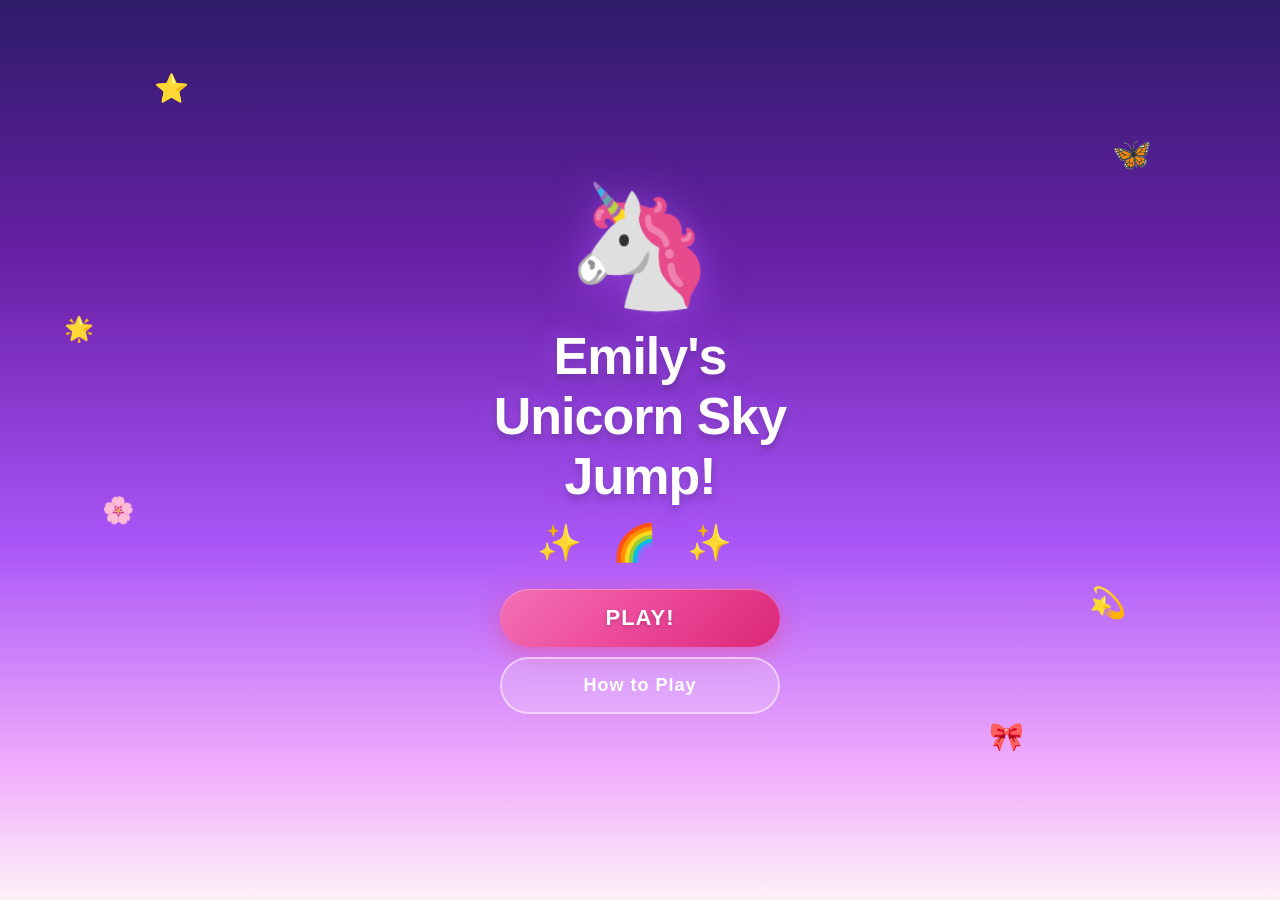
==== commit 9f2bd325: "Make game much easier and more fun for a 5-year-old Major gameplay changes: - Lower gravity for floa" ====
--- a/index.html
+++ b/index.html
@@ -5,7 +5,6 @@
     <meta name="viewport" content="width=device-width, initial-scale=1.0, user-scalable=no, maximum-scale=1.0">
     <title>Emily's Unicorn Sky Jump!</title>
     <link rel="stylesheet" href="styles.css">
-    <link rel="apple-touch-icon" href="data:,">
 </head>
 <body>
     <!-- WELCOME SCREEN -->
@@ -34,27 +33,27 @@
             <div class="howto-steps">
                 <div class="howto-step">
                     <div class="step-icon">👆</div>
-                    <div class="step-text"><strong>TAP</strong> anywhere to jump!</div>
+                    <div class="step-text"><strong>TAP</strong> to jump!</div>
                 </div>
                 <div class="howto-step">
                     <div class="step-icon">👆👆</div>
-                    <div class="step-text"><strong>TAP AGAIN</strong> in the air for a double jump!</div>
+                    <div class="step-text"><strong>TAP MORE</strong> to jump again and again!</div>
                 </div>
                 <div class="howto-step">
                     <div class="step-icon">⭐</div>
-                    <div class="step-text">Collect <strong>stars</strong> and <strong>gems</strong> for points!</div>
+                    <div class="step-text">Catch all the <strong>stars</strong> and <strong>gems!</strong></div>
                 </div>
                 <div class="howto-step">
                     <div class="step-icon">🌈</div>
-                    <div class="step-text">Grab <strong>rainbows</strong> for super speed!</div>
+                    <div class="step-text">Grab <strong>rainbows</strong> to go super fast!</div>
                 </div>
                 <div class="howto-step">
-                    <div class="step-icon">🦄</div>
-                    <div class="step-text">Collect <strong>wings</strong> to fly!</div>
+                    <div class="step-icon">🐰</div>
+                    <div class="step-text">Meet cute <strong>animal friends!</strong></div>
                 </div>
                 <div class="howto-step">
-                    <div class="step-icon">💜</div>
-                    <div class="step-text">Don't fall off the platforms!</div>
+                    <div class="step-icon">💖</div>
+                    <div class="step-text">You have <strong>3 hearts</strong> - clouds catch you if you fall!</div>
                 </div>
             </div>
             <button class="btn btn-play" id="btn-play2">Let's Go!</button>
@@ -73,6 +72,7 @@
                 </div>
             </div>
             <div class="hud-center">
+                <div class="hud-lives" id="hud-lives">💖 💖 💖</div>
                 <div class="hud-world" id="hud-world">Flower Meadow</div>
             </div>
             <div class="hud-right">
@@ -84,13 +84,17 @@
         </div>
         <div class="power-indicator" id="power-indicator"></div>
         <div id="combo-display" class="combo-display"></div>
+        <div id="encouragement" class="encouragement"></div>
+        <div id="rescue-overlay" class="rescue-overlay">
+            <div class="rescue-text">☁️ Cloud Rescue! ☁️</div>
+        </div>
     </div>
 
     <!-- GAME OVER SCREEN -->
     <div id="screen-gameover" class="screen">
         <div class="screen-content gameover-content">
             <div class="gameover-emoji" id="gameover-emoji">🦄</div>
-            <h2 class="gameover-title">Great Job Emily!</h2>
+            <h2 class="gameover-title" id="gameover-title">Amazing Job Emily!</h2>
             <div class="gameover-stats">
                 <div class="stat-row">
                     <span class="stat-label">⭐ Stars</span>
@@ -104,6 +108,10 @@
                     <span class="stat-label">🌍 World</span>
                     <span class="stat-value" id="final-world">1</span>
                 </div>
+                <div class="stat-row">
+                    <span class="stat-label">🐰 Friends</span>
+                    <span class="stat-value" id="final-friends">0</span>
+                </div>
                 <div class="stat-row new-best" id="new-best-row" style="display:none">
                     <span>🎉 NEW BEST! 🎉</span>
                 </div>
--- a/styles.css
+++ b/styles.css
@@ -15,8 +15,6 @@
     background: #1a0a2e;
 }
 
-/* ==================== SCREENS ==================== */
-
 .screen {
     position: fixed;
     top: 0; left: 0;
@@ -28,9 +26,7 @@
     z-index: 10;
 }
 
-.screen.active {
-    display: flex;
-}
+.screen.active { display: flex; }
 
 .screen-content {
     text-align: center;
@@ -47,7 +43,7 @@
 }
 
 .title-character {
-    font-size: 100px;
+    font-size: 110px;
     animation: bounce 1.5s ease-in-out infinite;
     filter: drop-shadow(0 4px 20px rgba(168, 85, 247, 0.6));
 }
@@ -69,7 +65,6 @@
     letter-spacing: 10px;
 }
 
-/* Buttons */
 .btn {
     display: block;
     width: 80%;
@@ -83,12 +78,9 @@
     cursor: pointer;
     letter-spacing: 1px;
     transition: transform 0.15s, box-shadow 0.15s;
-    -webkit-tap-highlight-color: transparent;
-}
-
-.btn:active {
-    transform: scale(0.95) !important;
-}
+}
+
+.btn:active { transform: scale(0.95) !important; }
 
 .btn-play {
     background: linear-gradient(135deg, #f472b6, #ec4899, #db2777);
@@ -103,7 +95,6 @@
     color: white;
     border: 2px solid rgba(255,255,255,0.5);
     font-size: 18px;
-    backdrop-filter: blur(4px);
 }
 
 .btn-back {
@@ -113,7 +104,6 @@
     font-size: 18px;
 }
 
-/* Floating decoration */
 .bg-decor {
     position: absolute;
     width: 100%; height: 100%;
@@ -157,36 +147,21 @@
     display: flex;
     align-items: center;
     gap: 14px;
-    margin-bottom: 16px;
+    margin-bottom: 14px;
     background: rgba(255,255,255,0.1);
     padding: 12px 16px;
     border-radius: 16px;
-    backdrop-filter: blur(4px);
     border: 1px solid rgba(255,255,255,0.15);
 }
 
-.step-icon {
-    font-size: 28px;
-    min-width: 40px;
-    text-align: center;
-}
-
-.step-text {
-    color: #e0e7ff;
-    font-size: 15px;
-    line-height: 1.3;
-}
-
-.step-text strong {
-    color: #fbbf24;
-}
+.step-icon { font-size: 28px; min-width: 40px; text-align: center; }
+
+.step-text { color: #e0e7ff; font-size: 15px; line-height: 1.3; }
+.step-text strong { color: #fbbf24; }
 
 /* ==================== GAME SCREEN ==================== */
 
-#screen-game {
-    z-index: 1;
-    background: #000;
-}
+#screen-game { z-index: 1; background: #000; }
 
 #game-canvas {
     position: absolute;
@@ -200,10 +175,19 @@
     top: 0; left: 0; right: 0;
     display: flex;
     justify-content: space-between;
-    align-items: center;
-    padding: 10px 14px;
+    align-items: flex-start;
+    padding: 8px 12px;
     z-index: 20;
     pointer-events: none;
+}
+
+.hud-left, .hud-right { flex: 0 0 auto; }
+
+.hud-center {
+    display: flex;
+    flex-direction: column;
+    align-items: center;
+    gap: 4px;
 }
 
 .hud-score, .hud-best {
@@ -220,28 +204,30 @@
     border: 1px solid rgba(255,255,255,0.15);
 }
 
-.hud-icon {
-    font-size: 20px;
+.hud-icon { font-size: 20px; }
+
+.hud-lives {
+    font-size: 22px;
+    letter-spacing: 4px;
+    filter: drop-shadow(0 2px 4px rgba(0,0,0,0.3));
 }
 
 .hud-world {
     background: linear-gradient(135deg, rgba(168,85,247,0.7), rgba(236,72,153,0.7));
-    padding: 5px 14px;
-    border-radius: 15px;
-    color: #fff;
-    font-size: 13px;
+    padding: 4px 12px;
+    border-radius: 12px;
+    color: #fff;
+    font-size: 12px;
     font-weight: 700;
-    letter-spacing: 0.5px;
-    backdrop-filter: blur(6px);
     border: 1px solid rgba(255,255,255,0.2);
 }
 
 .power-indicator {
     position: absolute;
-    top: 55px;
+    top: 60px;
     left: 50%;
     transform: translateX(-50%);
-    font-size: 16px;
+    font-size: 18px;
     font-weight: 800;
     color: #fbbf24;
     text-shadow: 0 0 10px rgba(251, 191, 36, 0.8);
@@ -249,31 +235,64 @@
     pointer-events: none;
     opacity: 0;
     transition: opacity 0.3s;
-}
-
-.power-indicator.visible {
-    opacity: 1;
-    animation: pulse 0.5s ease-in-out infinite;
-}
+    white-space: nowrap;
+}
+
+.power-indicator.visible { opacity: 1; animation: pulse 0.5s ease-in-out infinite; }
 
 .combo-display {
     position: absolute;
-    top: 50%;
+    top: 45%;
     left: 50%;
     transform: translate(-50%, -50%);
-    font-size: 48px;
+    font-size: 44px;
     font-weight: 900;
     color: #fbbf24;
     text-shadow: 0 0 30px rgba(251,191,36,0.8), 0 4px 8px rgba(0,0,0,0.3);
     z-index: 20;
     pointer-events: none;
     opacity: 0;
-    transition: opacity 0.3s;
-}
-
-.combo-display.visible {
-    opacity: 1;
-    animation: comboZoom 0.6s ease-out;
+}
+
+.combo-display.visible { opacity: 1; animation: comboZoom 0.8s ease-out; }
+
+.encouragement {
+    position: absolute;
+    bottom: 15%;
+    left: 50%;
+    transform: translateX(-50%);
+    font-size: 28px;
+    font-weight: 800;
+    color: #fff;
+    text-shadow: 0 0 20px rgba(255,255,255,0.6), 0 3px 6px rgba(0,0,0,0.3);
+    z-index: 20;
+    pointer-events: none;
+    opacity: 0;
+    white-space: nowrap;
+}
+
+.encouragement.visible { opacity: 1; animation: encouragePop 1.5s ease-out forwards; }
+
+.rescue-overlay {
+    position: absolute;
+    top: 0; left: 0;
+    width: 100%; height: 100%;
+    background: rgba(255,255,255,0.3);
+    z-index: 30;
+    display: none;
+    align-items: center;
+    justify-content: center;
+    pointer-events: none;
+}
+
+.rescue-overlay.visible { display: flex; animation: rescueFlash 1s ease-out; }
+
+.rescue-text {
+    font-size: 36px;
+    font-weight: 900;
+    color: #fff;
+    text-shadow: 0 0 20px rgba(100,200,255,0.8);
+    animation: bounce 0.6s ease-in-out;
 }
 
 /* ==================== GAME OVER ==================== */
@@ -288,7 +307,7 @@
 }
 
 .gameover-title {
-    font-size: 34px;
+    font-size: 32px;
     color: #fff;
     margin: 10px 0 20px;
     text-shadow: 0 0 15px rgba(124, 58, 237, 0.8);
@@ -297,9 +316,8 @@
 .gameover-stats {
     background: rgba(255,255,255,0.1);
     border-radius: 20px;
-    padding: 18px 24px;
+    padding: 16px 20px;
     margin-bottom: 25px;
-    backdrop-filter: blur(6px);
     border: 1px solid rgba(255,255,255,0.15);
 }
 
@@ -307,21 +325,15 @@
     display: flex;
     justify-content: space-between;
     align-items: center;
-    padding: 8px 0;
+    padding: 7px 0;
     color: #e0e7ff;
-    font-size: 20px;
+    font-size: 18px;
     font-weight: 600;
 }
 
-.stat-row + .stat-row {
-    border-top: 1px solid rgba(255,255,255,0.1);
-}
-
-.stat-value {
-    color: #fbbf24;
-    font-weight: 800;
-    font-size: 22px;
-}
+.stat-row + .stat-row { border-top: 1px solid rgba(255,255,255,0.1); }
+
+.stat-value { color: #fbbf24; font-weight: 800; font-size: 20px; }
 
 .new-best {
     justify-content: center !important;
@@ -359,16 +371,26 @@
 
 @keyframes comboZoom {
     0% { transform: translate(-50%, -50%) scale(0.3); opacity: 0; }
-    50% { transform: translate(-50%, -50%) scale(1.2); opacity: 1; }
-    100% { transform: translate(-50%, -50%) scale(1); opacity: 0; }
-}
-
-/* ==================== RESPONSIVE ==================== */
+    30% { transform: translate(-50%, -50%) scale(1.3); opacity: 1; }
+    100% { transform: translate(-50%, -60%) scale(1); opacity: 0; }
+}
+
+@keyframes encouragePop {
+    0% { transform: translateX(-50%) scale(0.5); opacity: 0; }
+    20% { transform: translateX(-50%) scale(1.15); opacity: 1; }
+    40% { transform: translateX(-50%) scale(1); opacity: 1; }
+    100% { transform: translateX(-50%) translateY(-30px) scale(0.9); opacity: 0; }
+}
+
+@keyframes rescueFlash {
+    0% { background: rgba(255,255,255,0.6); }
+    100% { background: rgba(255,255,255,0); }
+}
 
 @media (max-height: 600px) {
     .main-title { font-size: 32px; }
     .title-character { font-size: 70px; }
-    .howto-step { margin-bottom: 10px; padding: 8px 12px; }
+    .howto-step { margin-bottom: 8px; padding: 8px 12px; }
     .step-text { font-size: 13px; }
 }
 
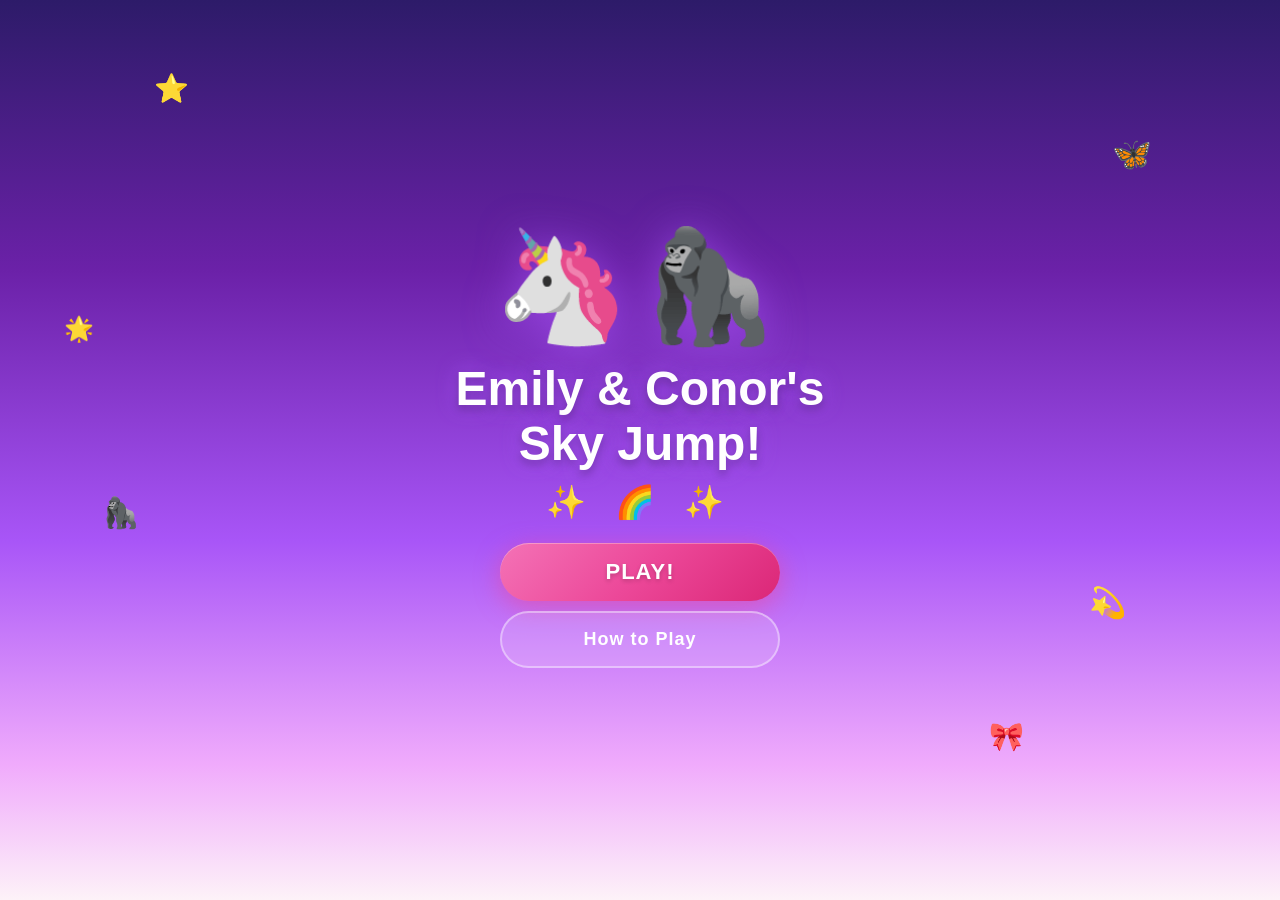
==== commit d5dc43ea: "Add Conor, gorillas, finish lines, and character select - Character select: Emily rides a unicorn, C" ====
--- a/index.html
+++ b/index.html
@@ -3,15 +3,15 @@
 <head>
     <meta charset="UTF-8">
     <meta name="viewport" content="width=device-width, initial-scale=1.0, user-scalable=no, maximum-scale=1.0">
-    <title>Emily's Unicorn Sky Jump!</title>
+    <title>Emily & Conor's Sky Jump Adventure!</title>
     <link rel="stylesheet" href="styles.css">
 </head>
 <body>
     <!-- WELCOME SCREEN -->
     <div id="screen-welcome" class="screen active">
-        <div class="screen-content welcome-content">
-            <div class="title-character">🦄</div>
-            <h1 class="main-title">Emily's<br>Unicorn Sky Jump!</h1>
+        <div class="screen-content">
+            <div class="title-character">🦄🦍</div>
+            <h1 class="main-title">Emily & Conor's<br>Sky Jump!</h1>
             <div class="title-stars">✨ 🌈 ✨</div>
             <button class="btn btn-play" id="btn-play">PLAY!</button>
             <button class="btn btn-how" id="btn-how">How to Play</button>
@@ -19,10 +19,29 @@
         <div class="bg-decor">
             <span class="float-emoji f1">⭐</span>
             <span class="float-emoji f2">🦋</span>
-            <span class="float-emoji f3">🌸</span>
+            <span class="float-emoji f3">🦍</span>
             <span class="float-emoji f4">💫</span>
             <span class="float-emoji f5">🌟</span>
             <span class="float-emoji f6">🎀</span>
+        </div>
+    </div>
+
+    <!-- CHARACTER SELECT -->
+    <div id="screen-charselect" class="screen">
+        <div class="screen-content">
+            <h2 class="select-title">Who are you?</h2>
+            <div class="char-options">
+                <button class="char-btn" id="char-emily">
+                    <div class="char-emoji">🦄</div>
+                    <div class="char-name">Emily</div>
+                    <div class="char-desc">Magical Unicorn!</div>
+                </button>
+                <button class="char-btn" id="char-conor">
+                    <div class="char-emoji">🦍</div>
+                    <div class="char-name">Conor</div>
+                    <div class="char-desc">Super Gorilla!</div>
+                </button>
+            </div>
         </div>
     </div>
 
@@ -41,19 +60,19 @@
                 </div>
                 <div class="howto-step">
                     <div class="step-icon">⭐</div>
-                    <div class="step-text">Catch all the <strong>stars</strong> and <strong>gems!</strong></div>
+                    <div class="step-text">Catch <strong>stars</strong> and <strong>gems!</strong></div>
                 </div>
                 <div class="howto-step">
-                    <div class="step-icon">🌈</div>
-                    <div class="step-text">Grab <strong>rainbows</strong> to go super fast!</div>
+                    <div class="step-icon">🦍</div>
+                    <div class="step-text"><strong>Gorilla friends</strong> give super bounces!</div>
                 </div>
                 <div class="howto-step">
-                    <div class="step-icon">🐰</div>
-                    <div class="step-text">Meet cute <strong>animal friends!</strong></div>
+                    <div class="step-icon">🏁</div>
+                    <div class="step-text">Reach the <strong>finish line</strong> to beat each world!</div>
                 </div>
                 <div class="howto-step">
                     <div class="step-icon">💖</div>
-                    <div class="step-text">You have <strong>3 hearts</strong> - clouds catch you if you fall!</div>
+                    <div class="step-text">You have <strong>3 hearts</strong> - clouds catch you!</div>
                 </div>
             </div>
             <button class="btn btn-play" id="btn-play2">Let's Go!</button>
@@ -82,6 +101,10 @@
                 </div>
             </div>
         </div>
+        <div class="world-progress-bar" id="world-progress-bar">
+            <div class="world-progress-fill" id="world-progress-fill"></div>
+            <span class="world-progress-flag">🏁</span>
+        </div>
         <div class="power-indicator" id="power-indicator"></div>
         <div id="combo-display" class="combo-display"></div>
         <div id="encouragement" class="encouragement"></div>
@@ -90,11 +113,48 @@
         </div>
     </div>
 
+    <!-- WORLD COMPLETE SCREEN -->
+    <div id="screen-worldcomplete" class="screen">
+        <div class="screen-content">
+            <div class="complete-emoji">🏁</div>
+            <h2 class="complete-title" id="complete-title">World Complete!</h2>
+            <div class="complete-world" id="complete-world-name">Flower Meadow</div>
+            <div class="complete-stars">⭐ <span id="complete-score">0</span> Stars ⭐</div>
+            <div class="complete-friends">🦍 <span id="complete-friends">0</span> Friends Met</div>
+            <button class="btn btn-play" id="btn-nextworld">Next World!</button>
+        </div>
+    </div>
+
+    <!-- VICTORY SCREEN -->
+    <div id="screen-victory" class="screen">
+        <div class="screen-content">
+            <div class="victory-emoji" id="victory-emoji">🏆</div>
+            <h2 class="victory-title" id="victory-title">YOU WIN!</h2>
+            <p class="victory-sub" id="victory-sub">Amazing job!</p>
+            <div class="victory-stats">
+                <div class="stat-row">
+                    <span class="stat-label">⭐ Stars</span>
+                    <span class="stat-value" id="victory-score">0</span>
+                </div>
+                <div class="stat-row">
+                    <span class="stat-label">🦍 Friends</span>
+                    <span class="stat-value" id="victory-friends">0</span>
+                </div>
+                <div class="stat-row">
+                    <span class="stat-label">🏆 Best</span>
+                    <span class="stat-value" id="victory-best">0</span>
+                </div>
+            </div>
+            <button class="btn btn-play" id="btn-playagain">Play Again!</button>
+            <button class="btn btn-back" id="btn-menu2">Menu</button>
+        </div>
+    </div>
+
     <!-- GAME OVER SCREEN -->
     <div id="screen-gameover" class="screen">
-        <div class="screen-content gameover-content">
+        <div class="screen-content">
             <div class="gameover-emoji" id="gameover-emoji">🦄</div>
-            <h2 class="gameover-title" id="gameover-title">Amazing Job Emily!</h2>
+            <h2 class="gameover-title" id="gameover-title">Great Job!</h2>
             <div class="gameover-stats">
                 <div class="stat-row">
                     <span class="stat-label">⭐ Stars</span>
@@ -109,7 +169,7 @@
                     <span class="stat-value" id="final-world">1</span>
                 </div>
                 <div class="stat-row">
-                    <span class="stat-label">🐰 Friends</span>
+                    <span class="stat-label">🦍 Friends</span>
                     <span class="stat-value" id="final-friends">0</span>
                 </div>
                 <div class="stat-row new-best" id="new-best-row" style="display:none">
--- a/styles.css
+++ b/styles.css
@@ -32,7 +32,7 @@
     text-align: center;
     z-index: 2;
     padding: 20px;
-    max-width: 400px;
+    max-width: 420px;
     width: 100%;
 }
 
@@ -43,24 +43,24 @@
 }
 
 .title-character {
-    font-size: 110px;
+    font-size: 90px;
     animation: bounce 1.5s ease-in-out infinite;
     filter: drop-shadow(0 4px 20px rgba(168, 85, 247, 0.6));
+    letter-spacing: 10px;
 }
 
 .main-title {
-    font-size: 44px;
+    font-size: 40px;
     font-weight: 900;
     color: #fff;
-    text-shadow: 0 0 20px rgba(168, 85, 247, 0.8), 0 4px 8px rgba(0,0,0,0.3);
+    text-shadow: 0 0 20px rgba(168,85,247,0.8), 0 4px 8px rgba(0,0,0,0.3);
     margin: 10px 0;
     line-height: 1.15;
-    letter-spacing: -1px;
 }
 
 .title-stars {
-    font-size: 36px;
-    margin: 15px 0 25px;
+    font-size: 32px;
+    margin: 12px 0 22px;
     animation: pulse 2s ease-in-out infinite;
     letter-spacing: 10px;
 }
@@ -77,7 +77,7 @@
     font-weight: 800;
     cursor: pointer;
     letter-spacing: 1px;
-    transition: transform 0.15s, box-shadow 0.15s;
+    transition: transform 0.15s;
 }
 
 .btn:active { transform: scale(0.95) !important; }
@@ -85,22 +85,15 @@
 .btn-play {
     background: linear-gradient(135deg, #f472b6, #ec4899, #db2777);
     color: white;
-    box-shadow: 0 6px 25px rgba(236, 72, 153, 0.6), inset 0 1px 0 rgba(255,255,255,0.3);
+    box-shadow: 0 6px 25px rgba(236,72,153,0.6), inset 0 1px 0 rgba(255,255,255,0.3);
     text-shadow: 0 2px 4px rgba(0,0,0,0.2);
     animation: pulseBtn 2s ease-in-out infinite;
 }
 
-.btn-how {
-    background: rgba(255,255,255,0.2);
-    color: white;
-    border: 2px solid rgba(255,255,255,0.5);
-    font-size: 18px;
-}
-
-.btn-back {
+.btn-how, .btn-back {
     background: rgba(255,255,255,0.15);
     color: white;
-    border: 2px solid rgba(255,255,255,0.3);
+    border: 2px solid rgba(255,255,255,0.4);
     font-size: 18px;
 }
 
@@ -112,18 +105,55 @@
     z-index: 1;
 }
 
-.float-emoji {
-    position: absolute;
-    animation: floatAround 6s ease-in-out infinite;
-}
-
-.f1 { top: 8%; left: 12%; font-size: 28px; animation-delay: 0s; }
+.float-emoji { position: absolute; animation: floatAround 6s ease-in-out infinite; }
+.f1 { top: 8%; left: 12%; font-size: 28px; }
 .f2 { top: 15%; right: 10%; font-size: 32px; animation-delay: 1s; }
-.f3 { top: 55%; left: 8%; font-size: 26px; animation-delay: 2s; }
+.f3 { top: 55%; left: 8%; font-size: 30px; animation-delay: 2s; }
 .f4 { top: 65%; right: 12%; font-size: 30px; animation-delay: 0.5s; }
 .f5 { top: 35%; left: 5%; font-size: 24px; animation-delay: 1.5s; }
 .f6 { top: 80%; right: 20%; font-size: 28px; animation-delay: 3s; }
 
+/* ==================== CHARACTER SELECT ==================== */
+
+#screen-charselect {
+    background: linear-gradient(180deg, #1e1b4b 0%, #4c1d95 40%, #7c3aed 70%, #a78bfa 100%);
+}
+
+.select-title {
+    font-size: 36px;
+    color: #fff;
+    margin-bottom: 30px;
+    text-shadow: 0 0 15px rgba(124,58,237,0.8);
+}
+
+.char-options {
+    display: flex;
+    gap: 20px;
+    justify-content: center;
+}
+
+.char-btn {
+    background: rgba(255,255,255,0.12);
+    border: 3px solid rgba(255,255,255,0.3);
+    border-radius: 24px;
+    padding: 24px 28px;
+    cursor: pointer;
+    transition: transform 0.2s, border-color 0.2s, background 0.2s;
+    text-align: center;
+    min-width: 140px;
+}
+
+.char-btn:active { transform: scale(0.95); }
+
+.char-btn:hover, .char-btn:focus {
+    background: rgba(255,255,255,0.2);
+    border-color: #f472b6;
+}
+
+.char-emoji { font-size: 64px; margin-bottom: 8px; }
+.char-name { font-size: 24px; font-weight: 800; color: #fff; }
+.char-desc { font-size: 14px; color: #c4b5fd; margin-top: 4px; }
+
 /* ==================== HOW TO PLAY ==================== */
 
 #screen-howto {
@@ -131,35 +161,30 @@
 }
 
 .howto-title {
-    font-size: 36px;
+    font-size: 34px;
     color: #fff;
-    margin-bottom: 20px;
-    text-shadow: 0 0 15px rgba(99, 102, 241, 0.8);
-}
-
-.howto-steps {
-    text-align: left;
-    margin: 0 auto 25px;
-    max-width: 320px;
-}
+    margin-bottom: 18px;
+    text-shadow: 0 0 15px rgba(99,102,241,0.8);
+}
+
+.howto-steps { text-align: left; margin: 0 auto 20px; max-width: 320px; }
 
 .howto-step {
     display: flex;
     align-items: center;
-    gap: 14px;
-    margin-bottom: 14px;
+    gap: 12px;
+    margin-bottom: 12px;
     background: rgba(255,255,255,0.1);
-    padding: 12px 16px;
-    border-radius: 16px;
-    border: 1px solid rgba(255,255,255,0.15);
-}
-
-.step-icon { font-size: 28px; min-width: 40px; text-align: center; }
-
-.step-text { color: #e0e7ff; font-size: 15px; line-height: 1.3; }
+    padding: 10px 14px;
+    border-radius: 14px;
+    border: 1px solid rgba(255,255,255,0.12);
+}
+
+.step-icon { font-size: 26px; min-width: 38px; text-align: center; }
+.step-text { color: #e0e7ff; font-size: 14px; line-height: 1.3; }
 .step-text strong { color: #fbbf24; }
 
-/* ==================== GAME SCREEN ==================== */
+/* ==================== GAME ==================== */
 
 #screen-game { z-index: 1; background: #000; }
 
@@ -167,7 +192,6 @@
     position: absolute;
     top: 0; left: 0;
     width: 100%; height: 100%;
-    display: block;
 }
 
 .game-hud {
@@ -182,24 +206,13 @@
 }
 
 .hud-left, .hud-right { flex: 0 0 auto; }
-
-.hud-center {
-    display: flex;
-    flex-direction: column;
-    align-items: center;
-    gap: 4px;
-}
+.hud-center { display: flex; flex-direction: column; align-items: center; gap: 4px; }
 
 .hud-score, .hud-best {
-    display: flex;
-    align-items: center;
-    gap: 6px;
+    display: flex; align-items: center; gap: 6px;
     background: rgba(0,0,0,0.4);
-    padding: 6px 14px;
-    border-radius: 20px;
-    color: #fff;
-    font-size: 18px;
-    font-weight: 800;
+    padding: 6px 14px; border-radius: 20px;
+    color: #fff; font-size: 18px; font-weight: 800;
     backdrop-filter: blur(6px);
     border: 1px solid rgba(255,255,255,0.15);
 }
@@ -207,34 +220,55 @@
 .hud-icon { font-size: 20px; }
 
 .hud-lives {
-    font-size: 22px;
-    letter-spacing: 4px;
+    font-size: 20px;
+    letter-spacing: 3px;
     filter: drop-shadow(0 2px 4px rgba(0,0,0,0.3));
 }
 
 .hud-world {
     background: linear-gradient(135deg, rgba(168,85,247,0.7), rgba(236,72,153,0.7));
-    padding: 4px 12px;
-    border-radius: 12px;
-    color: #fff;
-    font-size: 12px;
-    font-weight: 700;
-    border: 1px solid rgba(255,255,255,0.2);
-}
-
-.power-indicator {
-    position: absolute;
-    top: 60px;
-    left: 50%;
-    transform: translateX(-50%);
-    font-size: 18px;
-    font-weight: 800;
-    color: #fbbf24;
-    text-shadow: 0 0 10px rgba(251, 191, 36, 0.8);
+    padding: 3px 12px; border-radius: 12px;
+    color: #fff; font-size: 11px; font-weight: 700;
+}
+
+/* World progress bar */
+.world-progress-bar {
+    position: absolute;
+    top: 52px;
+    left: 12px; right: 12px;
+    height: 10px;
+    background: rgba(0,0,0,0.3);
+    border-radius: 6px;
     z-index: 20;
     pointer-events: none;
-    opacity: 0;
-    transition: opacity 0.3s;
+    overflow: visible;
+    border: 1px solid rgba(255,255,255,0.15);
+}
+
+.world-progress-fill {
+    height: 100%;
+    width: 0%;
+    background: linear-gradient(90deg, #f472b6, #a855f7, #6366f1);
+    border-radius: 6px;
+    transition: width 0.3s ease-out;
+}
+
+.world-progress-flag {
+    position: absolute;
+    right: -4px;
+    top: -10px;
+    font-size: 18px;
+}
+
+.power-indicator {
+    position: absolute;
+    top: 68px; left: 50%;
+    transform: translateX(-50%);
+    font-size: 16px; font-weight: 800;
+    color: #fbbf24;
+    text-shadow: 0 0 10px rgba(251,191,36,0.8);
+    z-index: 20; pointer-events: none;
+    opacity: 0; transition: opacity 0.3s;
     white-space: nowrap;
 }
 
@@ -242,15 +276,12 @@
 
 .combo-display {
     position: absolute;
-    top: 45%;
-    left: 50%;
+    top: 42%; left: 50%;
     transform: translate(-50%, -50%);
-    font-size: 44px;
-    font-weight: 900;
+    font-size: 40px; font-weight: 900;
     color: #fbbf24;
     text-shadow: 0 0 30px rgba(251,191,36,0.8), 0 4px 8px rgba(0,0,0,0.3);
-    z-index: 20;
-    pointer-events: none;
+    z-index: 20; pointer-events: none;
     opacity: 0;
 }
 
@@ -258,91 +289,111 @@
 
 .encouragement {
     position: absolute;
-    bottom: 15%;
-    left: 50%;
+    bottom: 14%; left: 50%;
     transform: translateX(-50%);
-    font-size: 28px;
-    font-weight: 800;
+    font-size: 26px; font-weight: 800;
     color: #fff;
     text-shadow: 0 0 20px rgba(255,255,255,0.6), 0 3px 6px rgba(0,0,0,0.3);
-    z-index: 20;
-    pointer-events: none;
-    opacity: 0;
-    white-space: nowrap;
+    z-index: 20; pointer-events: none;
+    opacity: 0; white-space: nowrap;
 }
 
 .encouragement.visible { opacity: 1; animation: encouragePop 1.5s ease-out forwards; }
 
 .rescue-overlay {
     position: absolute;
-    top: 0; left: 0;
-    width: 100%; height: 100%;
+    top: 0; left: 0; width: 100%; height: 100%;
     background: rgba(255,255,255,0.3);
     z-index: 30;
-    display: none;
-    align-items: center;
-    justify-content: center;
+    display: none; align-items: center; justify-content: center;
     pointer-events: none;
 }
 
 .rescue-overlay.visible { display: flex; animation: rescueFlash 1s ease-out; }
 
 .rescue-text {
-    font-size: 36px;
-    font-weight: 900;
-    color: #fff;
+    font-size: 34px; font-weight: 900; color: #fff;
     text-shadow: 0 0 20px rgba(100,200,255,0.8);
     animation: bounce 0.6s ease-in-out;
 }
 
+/* ==================== WORLD COMPLETE ==================== */
+
+#screen-worldcomplete {
+    background: linear-gradient(180deg, #065f46 0%, #059669 30%, #34d399 60%, #a7f3d0 100%);
+}
+
+.complete-emoji { font-size: 80px; animation: bounce 1.2s ease-in-out infinite; }
+
+.complete-title {
+    font-size: 36px; color: #fff; margin: 10px 0;
+    text-shadow: 0 0 15px rgba(16,185,129,0.8);
+}
+
+.complete-world {
+    font-size: 22px; color: #a7f3d0; margin-bottom: 12px; font-weight: 700;
+}
+
+.complete-stars, .complete-friends {
+    font-size: 22px; color: #fff; margin: 8px 0; font-weight: 700;
+}
+
+/* ==================== VICTORY ==================== */
+
+#screen-victory {
+    background: linear-gradient(180deg, #78350f 0%, #d97706 25%, #fbbf24 50%, #fef3c7 75%, #fffbeb 100%);
+}
+
+.victory-emoji { font-size: 100px; animation: bounce 1s ease-in-out infinite; }
+
+.victory-title {
+    font-size: 48px; font-weight: 900; color: #78350f;
+    text-shadow: 0 0 20px rgba(251,191,36,0.6);
+    margin: 10px 0 5px;
+}
+
+.victory-sub {
+    font-size: 22px; color: #92400e; margin-bottom: 20px; font-weight: 600;
+}
+
+.victory-stats {
+    background: rgba(255,255,255,0.3);
+    border-radius: 20px; padding: 16px 20px;
+    margin-bottom: 25px; border: 1px solid rgba(255,255,255,0.4);
+}
+
 /* ==================== GAME OVER ==================== */
 
 #screen-gameover {
     background: linear-gradient(180deg, #1e1b4b 0%, #4c1d95 40%, #7c3aed 70%, #c4b5fd 100%);
 }
 
-.gameover-emoji {
-    font-size: 80px;
-    animation: bounce 1.5s ease-in-out infinite;
-}
+.gameover-emoji { font-size: 80px; animation: bounce 1.5s ease-in-out infinite; }
 
 .gameover-title {
-    font-size: 32px;
-    color: #fff;
-    margin: 10px 0 20px;
-    text-shadow: 0 0 15px rgba(124, 58, 237, 0.8);
-}
-
-.gameover-stats {
+    font-size: 32px; color: #fff; margin: 10px 0 20px;
+    text-shadow: 0 0 15px rgba(124,58,237,0.8);
+}
+
+.gameover-stats, .victory-stats {
     background: rgba(255,255,255,0.1);
-    border-radius: 20px;
-    padding: 16px 20px;
-    margin-bottom: 25px;
-    border: 1px solid rgba(255,255,255,0.15);
+    border-radius: 20px; padding: 16px 20px;
+    margin-bottom: 25px; border: 1px solid rgba(255,255,255,0.15);
 }
 
 .stat-row {
-    display: flex;
-    justify-content: space-between;
-    align-items: center;
-    padding: 7px 0;
-    color: #e0e7ff;
-    font-size: 18px;
-    font-weight: 600;
+    display: flex; justify-content: space-between; align-items: center;
+    padding: 7px 0; color: #e0e7ff; font-size: 18px; font-weight: 600;
 }
 
 .stat-row + .stat-row { border-top: 1px solid rgba(255,255,255,0.1); }
-
 .stat-value { color: #fbbf24; font-weight: 800; font-size: 20px; }
 
 .new-best {
     justify-content: center !important;
-    color: #fbbf24 !important;
-    font-size: 22px !important;
-    font-weight: 800 !important;
+    color: #fbbf24 !important; font-size: 22px !important; font-weight: 800 !important;
     animation: pulse 1s ease-in-out infinite;
-    border-top: 1px solid rgba(255,255,255,0.1);
-    padding-top: 12px !important;
+    border-top: 1px solid rgba(255,255,255,0.1); padding-top: 12px !important;
 }
 
 /* ==================== ANIMATIONS ==================== */
@@ -358,8 +409,8 @@
 }
 
 @keyframes pulseBtn {
-    0%, 100% { transform: scale(1); box-shadow: 0 6px 25px rgba(236, 72, 153, 0.6); }
-    50% { transform: scale(1.04); box-shadow: 0 8px 35px rgba(236, 72, 153, 0.8); }
+    0%, 100% { transform: scale(1); box-shadow: 0 6px 25px rgba(236,72,153,0.6); }
+    50% { transform: scale(1.04); box-shadow: 0 8px 35px rgba(236,72,153,0.8); }
 }
 
 @keyframes floatAround {
@@ -388,13 +439,13 @@
 }
 
 @media (max-height: 600px) {
-    .main-title { font-size: 32px; }
-    .title-character { font-size: 70px; }
-    .howto-step { margin-bottom: 8px; padding: 8px 12px; }
-    .step-text { font-size: 13px; }
+    .main-title { font-size: 30px; }
+    .title-character { font-size: 60px; }
+    .char-emoji { font-size: 48px; }
+    .howto-step { margin-bottom: 8px; padding: 8px 10px; }
 }
 
 @media (min-width: 500px) {
-    .main-title { font-size: 52px; }
-    .title-character { font-size: 120px; }
-}
+    .main-title { font-size: 48px; }
+    .title-character { font-size: 110px; }
+}
